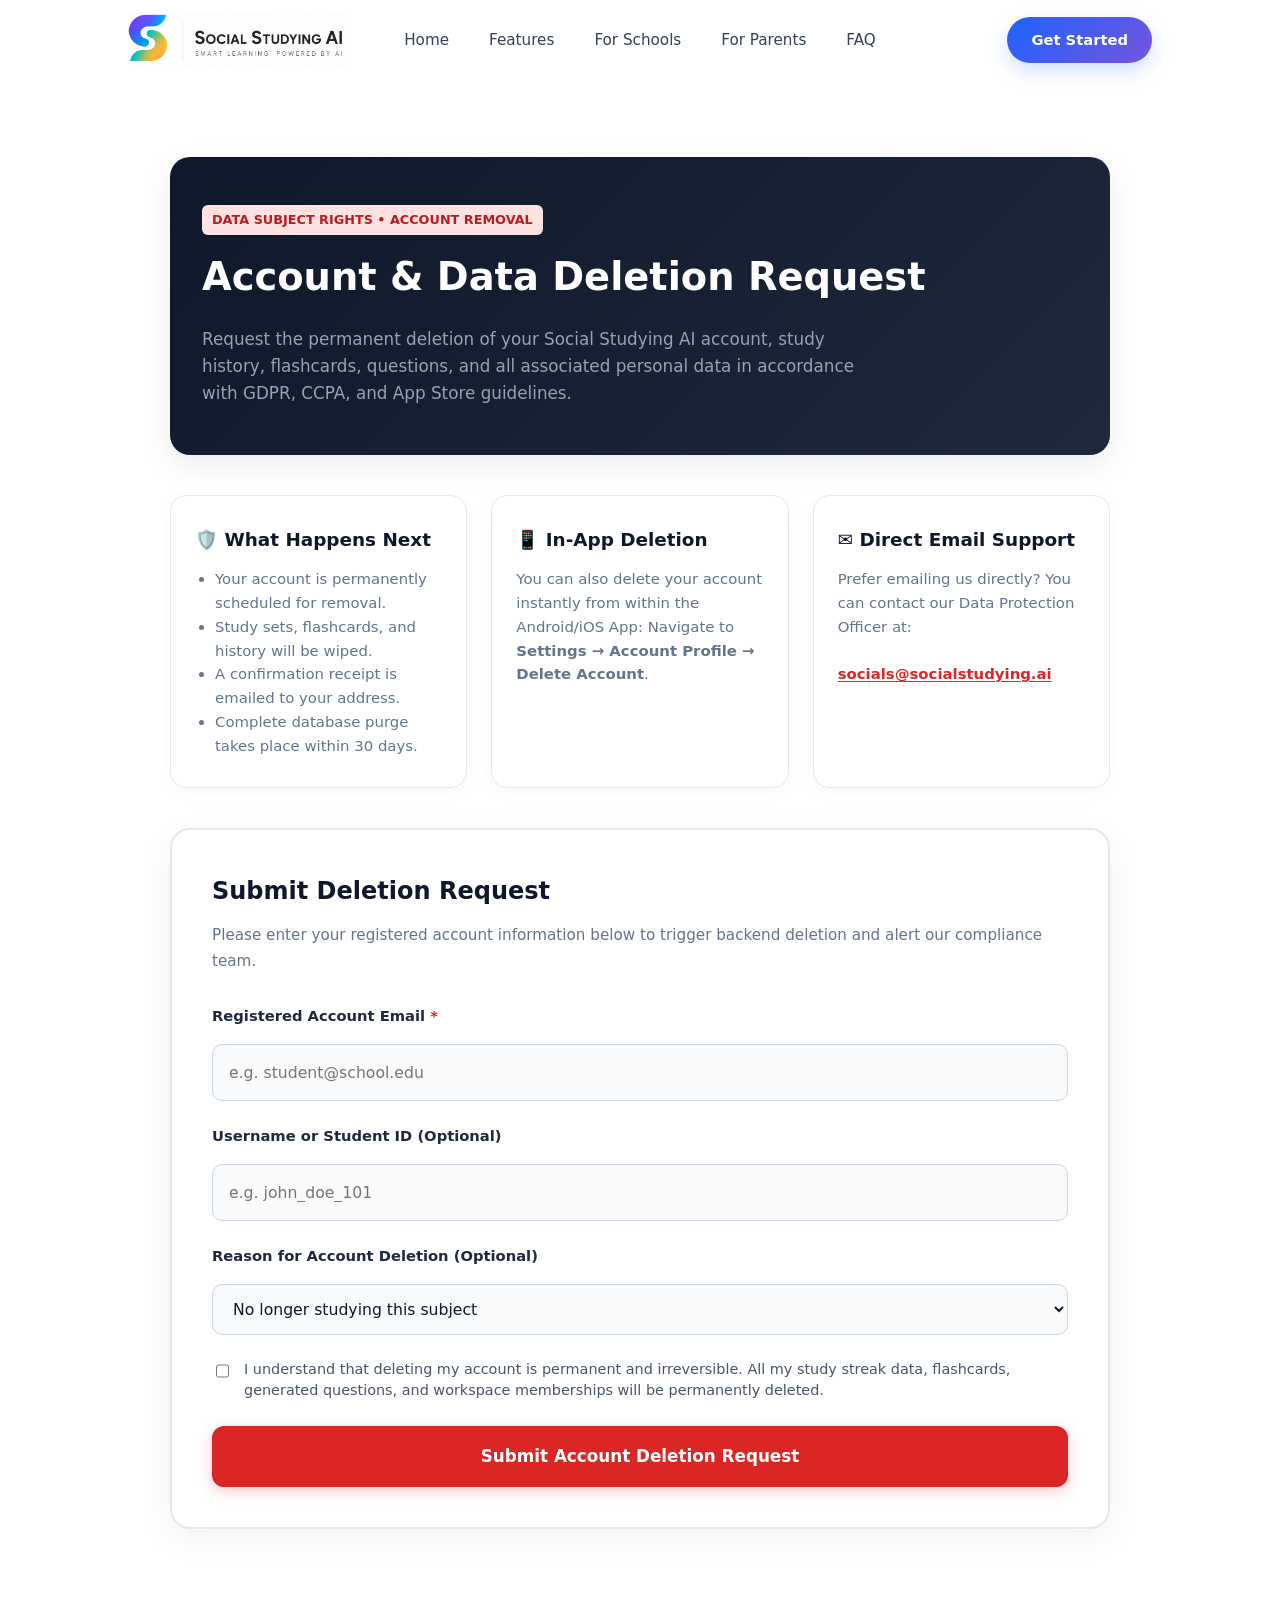
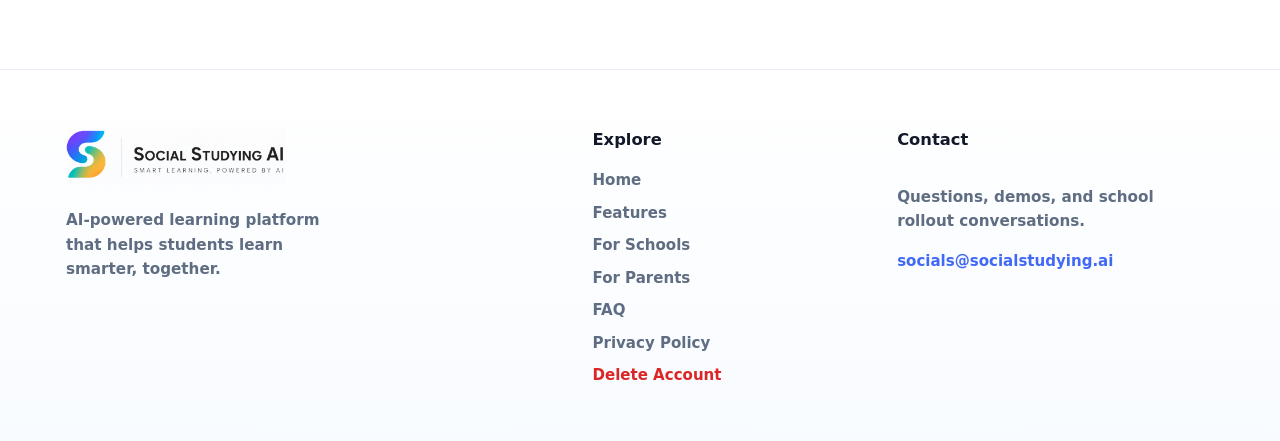
==== delete-account/index.html @ f3215eac "Add account deletion portal, update footer navigation and static web app routing" ====
<!doctype html>
<html lang="en">
  <head>
    <meta charset="utf-8">
    <meta name="viewport" content="width=device-width, initial-scale=1">
    <meta
      name="description"
      content="Account & Data Deletion Portal | Social Studying AI - Request permanent deletion of your student or parent account, learning history, and personal data."
    >
    <meta name="robots" content="index, follow">
    <title>Delete Account &amp; Data | Social Studying</title>
    <link rel="icon" href="/app_logo.png">
    <link rel="stylesheet" href="/styles.css?v=3.2">
    <style>
      .deletion-portal-hero {
        background: linear-gradient(135deg, #0f172a 0%, #1e293b 100%);
        color: #ffffff;
        padding: 48px 32px;
        border-radius: 20px;
        margin-bottom: 40px;
        box-shadow: 0 10px 30px rgba(0, 0, 0, 0.08);
      }
      .deletion-portal-hero h1 {
        font-size: clamp(1.8rem, 3vw, 2.5rem);
        font-weight: 850;
        margin: 0 0 16px 0;
        color: #ffffff;
      }
      .deletion-portal-hero p {
        font-size: 1.05rem;
        line-height: 1.6;
        color: #94a3b8;
        max-width: 680px;
        margin: 0;
      }
      .deletion-card-grid {
        display: grid;
        grid-template-columns: repeat(auto-fit, minmax(280px, 1fr));
        gap: 24px;
        margin-bottom: 40px;
      }
      .deletion-info-card {
        background: #ffffff;
        border: 1px solid #e2e8f0;
        border-radius: 16px;
        padding: 28px 24px;
        box-shadow: 0 4px 16px rgba(0, 0, 0, 0.03);
      }
      .deletion-info-card h3 {
        font-size: 1.15rem;
        font-weight: 750;
        color: #0f172a;
        margin: 0 0 12px 0;
        display: flex;
        align-items: center;
        gap: 10px;
      }
      .deletion-info-card p, .deletion-info-card ul {
        font-size: 0.93rem;
        color: #64748b;
        line-height: 1.6;
        margin: 0;
      }
      .deletion-info-card ul {
        padding-left: 20px;
        margin-top: 10px;
      }
      .deletion-form-container {
        background: #ffffff;
        border: 2px solid #e2e8f0;
        border-radius: 20px;
        padding: clamp(24px, 4vw, 40px);
        margin: 40px 0;
        box-shadow: 0 10px 35px rgba(0, 0, 0, 0.05);
      }
      .form-group {
        margin-bottom: 22px;
      }
      .form-group label {
        display: block;
        font-size: 0.92rem;
        font-weight: 700;
        color: #1e293b;
        margin-bottom: 8px;
      }
      .form-group input, .form-group textarea, .form-group select {
        width: 100%;
        padding: 14px 16px;
        border: 1.5px solid #cbd5e1;
        border-radius: 10px;
        font-size: 0.98rem;
        font-family: inherit;
        color: #0f172a;
        background: #f8fafc;
        transition: all 180ms ease;
        box-sizing: border-box;
      }
      .form-group input:focus, .form-group textarea:focus, .form-group select:focus {
        outline: none;
        border-color: #dc2626;
        background: #ffffff;
        box-shadow: 0 0 0 3px rgba(220, 38, 38, 0.12);
      }
      .checkbox-group {
        display: flex;
        align-items: flex-start;
        gap: 12px;
        margin: 24px 0;
      }
      .checkbox-group input {
        width: 18px;
        height: 18px;
        margin-top: 3px;
        accent-color: #dc2626;
      }
      .checkbox-group label {
        font-size: 0.9rem;
        color: #475569;
        line-height: 1.5;
        font-weight: 500;
      }
      .btn-danger-submit {
        display: inline-flex;
        align-items: center;
        justify-content: center;
        width: 100%;
        padding: 16px 28px;
        background: #dc2626;
        color: #ffffff;
        border: none;
        border-radius: 12px;
        font-size: 1.05rem;
        font-weight: 750;
        cursor: pointer;
        transition: all 200ms ease;
        box-shadow: 0 4px 14px rgba(220, 38, 38, 0.25);
      }
      .btn-danger-submit:hover:not(:disabled) {
        background: #b91c1c;
        transform: translateY(-1px);
        box-shadow: 0 8px 20px rgba(220, 38, 38, 0.32);
      }
      .btn-danger-submit:disabled {
        opacity: 0.65;
        cursor: not-allowed;
      }
      .form-result-box {
        display: none;
        padding: 24px;
        border-radius: 14px;
        margin-top: 24px;
        font-size: 0.95rem;
        line-height: 1.6;
      }
      .form-result-box.is-success {
        display: block;
        background: #f0fdf4;
        border: 1.5px solid #86efac;
        color: #166534;
      }
      .form-result-box.is-error {
        display: block;
        background: #fef2f2;
        border: 1.5px solid #fecaca;
        color: #991b1b;
      }
      .badge-urgent {
        display: inline-block;
        padding: 4px 10px;
        background: #fee2e2;
        color: #b91c1c;
        border-radius: 6px;
        font-size: 0.8rem;
        font-weight: 750;
        text-transform: uppercase;
        margin-bottom: 8px;
      }
    </style>
  </head>
  <body>
    <!-- Site Header -->
    <header class="site-header" data-header>
      <a class="brand" href="/#hero" aria-label="Social Studying AI home">
        <img src="/app_logo.png" alt="Social Studying AI" class="brand-mark">
      </a>
      <nav class="main-pill-nav" aria-label="Main navigation">
        <a href="/#hero">Home</a>
        <a href="/#features">Features</a>
        <a href="/#for-schools">For Schools</a>
        <a href="/#for-parents">For Parents</a>
        <a href="/#faq">FAQ</a>
      </nav>
      <a class="header-subscribe" href="/#hero">Get Started</a>
    </header>

    <main class="privacy-page-main">
      <div class="privacy-container">
        
        <!-- Portal Hero -->
        <div class="deletion-portal-hero">
          <span class="badge-urgent">Data Subject Rights &bull; Account Removal</span>
          <h1>Account &amp; Data Deletion Request</h1>
          <p>
            Request the permanent deletion of your Social Studying AI account, study history, flashcards, questions, and all associated personal data in accordance with GDPR, CCPA, and App Store guidelines.
          </p>
        </div>

        <!-- Info Grid -->
        <div class="deletion-card-grid">
          <div class="deletion-info-card">
            <h3>🛡️ What Happens Next</h3>
            <ul>
              <li>Your account is permanently scheduled for removal.</li>
              <li>Study sets, flashcards, and history will be wiped.</li>
              <li>A confirmation receipt is emailed to your address.</li>
              <li>Complete database purge takes place within 30 days.</li>
            </ul>
          </div>
          <div class="deletion-info-card">
            <h3>📱 In-App Deletion</h3>
            <p>
              You can also delete your account instantly from within the Android/iOS App:
              Navigate to <strong>Settings &rarr; Account Profile &rarr; Delete Account</strong>.
            </p>
          </div>
          <div class="deletion-info-card">
            <h3>✉️ Direct Email Support</h3>
            <p>
              Prefer emailing us directly? You can contact our Data Protection Officer at:
              <br><br>
              <a href="mailto:socials@socialstudying.ai?subject=Account%20Deletion%20Request" style="color: #dc2626; font-weight: 750; text-decoration: underline;">
                socials@socialstudying.ai
              </a>
            </p>
          </div>
        </div>

        <!-- Submission Form -->
        <div class="deletion-form-container" id="deletion-form-card">
          <h2 style="margin: 0 0 10px 0; font-size: 1.5rem; color: #0f172a;">Submit Deletion Request</h2>
          <p style="color: #64748b; margin: 0 0 28px 0; font-size: 0.95rem;">
            Please enter your registered account information below to trigger backend deletion and alert our compliance team.
          </p>

          <form id="deletion-request-form">
            <div class="form-group">
              <label for="del-email">Registered Account Email <span style="color: #dc2626;">*</span></label>
              <input type="email" id="del-email" name="email" required placeholder="e.g. student@school.edu" autocomplete="email">
            </div>

            <div class="form-group">
              <label for="del-username">Username or Student ID (Optional)</label>
              <input type="text" id="del-username" name="username" placeholder="e.g. john_doe_101">
            </div>

            <div class="form-group">
              <label for="del-reason">Reason for Account Deletion (Optional)</label>
              <select id="del-reason" name="reason">
                <option value="No longer studying this subject">No longer studying this subject</option>
                <option value="Graduated / Finished school">Graduated / Finished school</option>
                <option value="Privacy concerns">Privacy concerns</option>
                <option value="Created duplicate account">Created duplicate account</option>
                <option value="Other">Other</option>
              </select>
            </div>

            <div class="checkbox-group">
              <input type="checkbox" id="del-confirm" required>
              <label for="del-confirm">
                I understand that deleting my account is permanent and irreversible. All my study streak data, flashcards, generated questions, and workspace memberships will be permanently deleted.
              </label>
            </div>

            <button type="submit" class="btn-danger-submit" id="btn-del-submit">
              Submit Account Deletion Request
            </button>

            <div class="form-result-box" id="del-result-box"></div>
          </form>
        </div>

      </div>
    </main>

    <!-- Site Footer -->
    <footer class="site-footer">
      <div class="footer-brand">
        <div class="footer-logo-link" aria-label="Social Studying AI">
          <img src="/app_logo.png" alt="Social Studying AI" class="footer-logo">
        </div>
        <p>AI-powered learning platform that helps students learn smarter, together.</p>
      </div>

      <nav class="footer-links" aria-label="Footer navigation">
        <h3>Explore</h3>
        <div>
          <a href="/#hero">Home</a>
          <a href="/#features">Features</a>
          <a href="/#for-schools">For Schools</a>
          <a href="/#for-parents">For Parents</a>
          <a href="/#faq">FAQ</a>
          <a href="/privacy-policy">Privacy Policy</a>
          <a href="/delete-account" style="color: #dc2626; font-weight: 700;">Delete Account</a>
        </div>
      </nav>

      <div class="footer-contact">
        <h3>Contact</h3>
        <p>Questions, demos, and school rollout conversations.</p>
        <a href="mailto:socials@socialstudying.ai">socials@socialstudying.ai</a>
      </div>
    </footer>

    <script>
      const form = document.getElementById('deletion-request-form');
      const submitBtn = document.getElementById('btn-del-submit');
      const resultBox = document.getElementById('del-result-box');

      const API_URL = 'https://socialstudying-api-6d3225.azurewebsites.net/api/delete-account';

      form.addEventListener('submit', async (e) => {
        e.preventDefault();
        
        const email = document.getElementById('del-email').value.trim();
        const username = document.getElementById('del-username').value.trim();
        const reason = document.getElementById('del-reason').value;

        if (!email) return;

        submitBtn.disabled = true;
        submitBtn.textContent = 'Submitting Request…';
        resultBox.className = 'form-result-box';
        resultBox.style.display = 'none';

        const payload = {
          email: email,
          username: username || null,
          reason: reason || null,
          requestedAt: new Date().toISOString()
        };

        try {
          const response = await fetch(API_URL, {
            method: 'POST',
            headers: { 'Content-Type': 'application/json' },
            body: JSON.stringify(payload)
          });

          const data = await response.json().catch(() => ({}));

          if (response.ok && data.success) {
            form.reset();
            resultBox.className = 'form-result-box is-success';
            resultBox.innerHTML = `
              <h4 style="margin: 0 0 8px 0; font-size: 1.1rem; color: #166534;">✅ Request Successfully Received</h4>
              <p style="margin: 0 0 8px 0;">
                Your account deletion request for <strong>${email}</strong> has been logged in our system and an alert has been dispatched to <strong>socials@socialstudying.ai</strong>.
              </p>
              <p style="margin: 0; font-size: 0.88rem; color: #15803d;">
                <strong>Reference ID:</strong> <code>${data.referenceId || 'DEL-CONFIRMED'}</code> &bull; SLA: Processed within 30 days.
              </p>
            `;
          } else {
            throw new Error(data.detail || data.message || 'Server returned an error.');
          }
        } catch (err) {
          console.warn('Backend API request failed, offering direct email fallback:', err);
          resultBox.className = 'form-result-box is-error';
          resultBox.innerHTML = `
            <h4 style="margin: 0 0 8px 0; font-size: 1.05rem;">Request Registered with Notice</h4>
            <p style="margin: 0 0 12px 0;">
              We couldn't connect directly to the automated backend API right now (${err.message}).
            </p>
            <p style="margin: 0;">
              Please click below to send your pre-filled request directly to our team:
              <br><br>
              <a href="mailto:socials@socialstudying.ai?subject=Account%20Deletion%20Request%20-%20${encodeURIComponent(email)}&body=Please%20delete%20my%20Social%20Studying%20AI%20account%20associated%20with%20${encodeURIComponent(email)}.%0AUsername:%20${encodeURIComponent(username || 'N/A')}%0AReason:%20${encodeURIComponent(reason)}" 
                 style="display: inline-block; padding: 10px 18px; background: #dc2626; color: #fff; border-radius: 8px; text-decoration: none; font-weight: 700;">
                📧 Email socials@socialstudying.ai Directly
              </a>
            </p>
          `;
        } finally {
          submitBtn.disabled = false;
          submitBtn.textContent = 'Submit Account Deletion Request';
        }
      });
    </script>
  </body>
</html>
---- styles.css ----
:root {
  color-scheme: light;
  --bg: #f7fbff;
  --surface: #ffffff;
  --surface-soft: #f1f7ff;
  --text: #0d1533;
  --muted: #657086;
  --line: #dfe8f4;
  --blue: #1c63ff;
  --blue-strong: #0e48d7;
  --teal: #2cbfae;
  --green: #18a957;
  --violet: #7654de;
  --amber: #f5b43b;
  --rose: #f06a7a;
  --shadow: 0 24px 70px rgba(21, 41, 82, 0.12);
  --shadow-soft: 0 12px 34px rgba(36, 57, 98, 0.1);
  --radius: 8px;
  --max: 1180px;
}

* {
  box-sizing: border-box;
}

html {
  scroll-behavior: smooth;
}

body {
  position: relative;
  margin: 0;
  font-family:
    Inter, ui-sans-serif, system-ui, -apple-system, BlinkMacSystemFont, "Segoe UI",
    sans-serif;
  background: #ffffff;
  color: var(--text);
  line-height: 1.5;
  overflow-x: hidden;
}

body::before {
  display: none;
}

body.nav-open {
  overflow: hidden;
}

a {
  color: inherit;
  text-decoration: none;
}

img {
  display: block;
  max-width: 100%;
}

button,
a {
  -webkit-tap-highlight-color: transparent;
}

button {
  font: inherit;
}

.site-header {
  position: sticky;
  top: 0;
  z-index: 100;
  display: grid;
  grid-template-columns: 1fr auto 1fr;
  align-items: center;
  gap: 22px;
  width: 100%;
  min-height: 80px;
  margin: 0;
  padding: 0 calc((100% - min(80vw, 1490px)) / 2);
  background: #ffffff;
  border: 0;
  box-shadow: none;
  transition: min-height 250ms ease;
}

.site-header.is-scrolled {
  min-height: 70px;
  box-shadow: none;
}

.hero {
  position: relative;
  overflow: visible;
  padding: clamp(64px, 8vw, 96px) clamp(24px, 6vw, 48px);
  border-radius: 0;
  background: transparent !important;
  color: var(--text);
  box-shadow: none;
}

.hero::before {
  content: "";
  position: absolute;
  top: 0;
  left: 50%;
  transform: translateX(-50%);
  width: 100vw;
  height: 100%;
  background: #f5f7fa;
  z-index: -1;
  pointer-events: none;
}

.hero::after {
  display: none;
}

.hero-copy,
.hero-visual {
  position: relative;
  z-index: 1;
  background: transparent !important;
}

.hero h1 {
  color: var(--text);
}

.hero h1 span {
  color: var(--text);
}

.hero-text {
  max-width: 42rem;
}

.hero-text span {
  display: inline-block;
}

.hero-text span + span::before {
  content: "";
  display: block;
  height: 10px;
}

.hero-visual {
  display: grid;
  place-items: center;
  background: transparent !important;
  padding: 0 !important;
  border: 0 !important;
  border-radius: 0 !important;
  box-shadow: none !important;
}

.hero-visual .phone-mockup {
  box-shadow: none !important;
  filter: drop-shadow(0 34px 42px rgba(22, 32, 55, 0.16));
}

@media (max-width: 920px) {
  .hero {
    padding: clamp(48px, 10vw, 64px);
  }

  .hero {
    border-radius: 28px;
  }
}

@media (max-width: 760px) {
  .site-header {
    position: relative;
    grid-template-columns: 1fr;
    gap: 12px;
    width: 100%;
    margin: 0;
    padding: 16px;
    min-height: auto;
    border: 0;
  }

  .main-pill-nav {
    overflow-x: auto;
    padding: 8px;
  }

  .main-pill-nav a {
    white-space: nowrap;
  }

  .hero {
    border-radius: 22px;
  }
}

.brand {
  display: inline-flex;
  align-items: center;
  gap: 8px;
  min-width: max-content;
  color: var(--text);
  font-weight: 800;
  letter-spacing: 0;
}

.site-header .brand {
  color: #14bdb7;
  font-size: clamp(1.6rem, 2.05vw, 2.55rem);
  font-weight: 900;
  line-height: 1;
}

.site-header .brand {
  flex: 0 0 auto;
  justify-self: start;
}

.brand-symbol {
  position: relative;
  display: inline-grid;
  place-items: center;
  width: 40px;
  height: 40px;
  border-radius: 7px;
  background: #18c3bd;
}

.brand-symbol::before {
  content: "";
  width: 15px;
  height: 15px;
  border: 4px solid #ffffff;
  border-left-color: transparent;
  border-radius: 50%;
}

.brand-symbol::after {
  content: "";
  position: absolute;
  left: 7px;
  top: 18px;
  width: 8px;
  height: 4px;
  border-top: 3px solid #ffffff;
  border-bottom: 3px solid #ffffff;
}

.brand-symbol span {
  position: absolute;
  right: 10px;
  top: 9px;
  width: 4px;
  height: 4px;
  border-radius: 50%;
  background: #ffffff;
}

.brand-mark {
  height: 56px;
  width: 217px;
  display: block;
  mix-blend-mode: multiply;
  image-rendering: -webkit-optimize-contrast;
}

.main-pill-nav {
  grid-column: 2;
  display: flex;
  align-items: center;
  justify-content: center;
  gap: 32px;
  min-height: 54px;
  padding: 6px 0;
}

.main-pill-nav a {
  display: inline-flex;
  align-items: center;
  justify-content: center;
  min-height: 40px;
  padding: 0 4px;
  color: #334155;
  font-size: 0.95rem;
  font-weight: 500 !important;
  white-space: nowrap;
  transition: color 180ms ease, transform 180ms ease;
}

.main-pill-nav a:hover,
.main-pill-nav a:focus-visible {
  color: #1c63ff;
  transform: translateY(-1px);
  outline: 0;
}

.header-subscribe {
  grid-column: 3;
  justify-self: end;
  display: inline-flex;
  align-items: center;
  justify-content: center;
  min-height: 46px;
  padding: 0 24px;
  border-radius: 99px;
  background: linear-gradient(135deg, #1c63ff 0%, #7654de 100%);
  color: #ffffff;
  font-size: 0.92rem;
  font-weight: 800;
  white-space: nowrap;
  box-shadow: 0 8px 20px rgba(28, 99, 255, 0.2);
  transition: transform 180ms ease, box-shadow 180ms ease, filter 180ms ease;
}

.header-subscribe:hover,
.header-subscribe:focus-visible {
  transform: translateY(-1.5px);
  box-shadow: 0 12px 28px rgba(28, 99, 255, 0.3);
  filter: brightness(1.05);
  outline: 0;
}

.site-nav {
  justify-self: center;
  display: flex;
  align-items: center;
  gap: 6px;
  color: #33405a;
  font-size: 0.95rem;
  font-weight: 700;
}

.site-nav a {
  padding: 10px 12px;
  border-radius: 8px;
  transition: background 160ms ease, color 160ms ease;
}

.site-nav a:hover {
  background: #f1f7ff;
  color: var(--blue-strong);
}

.header-cta,
.btn {
  display: inline-flex;
  align-items: center;
  justify-content: center;
  gap: 10px;
  min-height: 46px;
  border-radius: 8px;
  font-weight: 800;
  letter-spacing: 0;
  transition: transform 180ms ease, box-shadow 180ms ease, background 180ms ease;
}

.header-cta {
  padding: 0 18px;
  background: var(--text);
  color: white;
  box-shadow: 0 10px 28px rgba(13, 21, 51, 0.16);
}

.header-cta:hover,
.btn:hover {
  transform: translateY(-2px);
}

.nav-toggle {
  display: none;
  width: 44px;
  height: 44px;
  border: 1px solid var(--line);
  border-radius: 8px;
  background: white;
  cursor: pointer;
}

.nav-toggle span {
  display: block;
  width: 18px;
  height: 2px;
  margin: 4px auto;
  border-radius: 2px;
  background: var(--text);
  transition: transform 180ms ease, opacity 180ms ease;
}

.section-pad {
  width: min(calc(100% - 32px), var(--max));
  margin: 0 auto;
  padding: 58px 0;
}

.sr-only {
  position: absolute;
  width: 1px;
  height: 1px;
  padding: 0;
  overflow: hidden;
  clip: rect(0, 0, 0, 0);
  white-space: nowrap;
  border: 0;
}

.hero {
  display: grid;
  grid-template-columns: minmax(620px, 1fr) minmax(300px, 0.55fr);
  align-items: center;
  gap: clamp(38px, 6vw, 120px);
  width: min(80vw, 1490px);
  min-height: calc(100vh - 80px);
  padding-top: 0;
  padding-bottom: 14px;
}

.eyebrow {
  display: inline-flex;
  align-items: center;
  gap: 9px;
  width: fit-content;
  margin: 0 0 18px;
  color: var(--blue-strong);
  font-size: 0.78rem;
  font-weight: 850;
  letter-spacing: 0.08em;
  text-transform: uppercase;
}

.pulse-dot {
  width: 9px;
  height: 9px;
  border-radius: 50%;
  background: var(--teal);
  box-shadow: 0 0 0 0 rgba(44, 191, 174, 0.42);
  animation: pulse 2.2s infinite;
}

.hero h1,
.section-copy h2,
.demo-copy h2,
.cta-panel h2 {
  margin: 0;
  color: var(--text);
  font-weight: 900;
  letter-spacing: 0;
  line-height: 1.02;
}

.hero h1 {
  max-width: 850px;
  color: #2e2e31;
  font-size: clamp(2.95rem, 3.72vw, 4.55rem);
  font-weight: 500;
  line-height: 1.18;
}

.hero h1 span {
  color: #14bdb7;
  font-weight: 900;
}

.hero-text {
  max-width: 760px;
  margin: 30px 0 0;
  color: #7f8798;
  font-size: clamp(1.08rem, 1.18vw, 1.26rem);
  line-height: 1.62;
  font-weight: 500;
}

.hero-text span {
  display: block;
}

.email-signup {
  display: grid;
  grid-template-columns: minmax(0, 1fr) 186px;
  align-items: center;
  gap: 10px;
  width: min(100%, 560px);
  min-height: 66px;
  margin-top: 36px;
  padding: 7px;
  border: 1px solid #dfe4ef;
  border-radius: 999px;
  background: #ffffff;
  box-shadow: 0 12px 28px rgba(36, 52, 86, 0.08);
}

.email-field {
  display: flex;
  align-items: center;
  gap: 13px;
  min-width: 0;
  padding-left: 17px;
}

.email-field input {
  width: 100%;
  min-width: 0;
  height: 52px;
  border: 0;
  outline: 0;
  background: transparent;
  color: #2e2e31;
  font-size: 1.05rem;
  font-weight: 500;
}

.email-field input::placeholder {
  color: #9da3af;
  opacity: 1;
}

.mail-icon {
  position: relative;
  flex: 0 0 22px;
  width: 22px;
  height: 16px;
  border: 2.2px solid #556174;
  border-radius: 3px;
}

.mail-icon::before,
.mail-icon::after {
  content: "";
  position: absolute;
  top: 2px;
  width: 12px;
  height: 2px;
  border-radius: 2px;
  background: #556174;
}

.mail-icon::before {
  left: 1px;
  transform: rotate(35deg);
}

.mail-icon::after {
  right: 1px;
  transform: rotate(-35deg);
}

.email-signup button {
  display: inline-flex;
  align-items: center;
  justify-content: center;
  gap: 12px;
  width: 100%;
  min-height: 52px;
  border: 0;
  border-radius: 999px;
  background: linear-gradient(135deg, #7966f1 0%, #19acd5 100%);
  color: #ffffff;
  font-size: 1.12rem;
  font-weight: 900;
  cursor: pointer;
  box-shadow: 0 10px 24px rgba(32, 163, 210, 0.22);
  transition: transform 180ms ease, box-shadow 180ms ease;
}

.email-signup button:hover {
  transform: translateY(-2px);
  box-shadow: 0 16px 30px rgba(32, 163, 210, 0.26);
}

.email-signup button.is-submitted {
  background: linear-gradient(135deg, #1aa86b 0%, #18bfc0 100%);
}

.arrow-icon {
  position: relative;
  width: 18px;
  height: 14px;
  flex: 0 0 18px;
}

.arrow-icon::before {
  content: "";
  position: absolute;
  top: 2px;
  right: 1px;
  width: 9px;
  height: 9px;
  border-top: 3px solid #ffffff;
  border-right: 3px solid #ffffff;
  transform: rotate(45deg);
}

.arrow-icon::after {
  content: "";
  position: absolute;
  top: 6px;
  left: 0;
  width: 16px;
  height: 3px;
  border-radius: 2px;
  background: #ffffff;
}

.hero-actions {
  display: flex;
  flex-wrap: wrap;
  gap: 12px;
  margin-top: 28px;
}

.btn {
  min-width: 178px;
  padding: 0 20px;
  border: 1px solid transparent;
}

.btn-primary {
  background: linear-gradient(135deg, var(--blue), #27b8a9);
  color: white;
  box-shadow: 0 18px 42px rgba(28, 99, 255, 0.22);
}

.btn-secondary {
  border-color: var(--line);
  background: white;
  color: var(--text);
  box-shadow: 0 10px 28px rgba(21, 41, 82, 0.06);
}

.btn-icon {
  display: grid;
  place-items: center;
  width: 22px;
  height: 22px;
  border-radius: 50%;
  background: rgba(255, 255, 255, 0.2);
  font-size: 1rem;
  line-height: 1;
}

.hero-stats {
  display: grid;
  grid-template-columns: repeat(3, minmax(0, 1fr));
  gap: 10px;
  max-width: 520px;
  margin-top: 26px;
}

.hero-stats div {
  min-height: 82px;
  padding: 16px;
  border: 1px solid var(--line);
  border-radius: 8px;
  background: rgba(255, 255, 255, 0.72);
  box-shadow: 0 8px 26px rgba(32, 54, 94, 0.05);
}

.hero-stats strong {
  display: block;
  color: var(--text);
  font-size: 1.72rem;
  line-height: 1;
}

.hero-stats span {
  display: block;
  margin-top: 8px;
  color: var(--muted);
  font-size: 0.92rem;
  font-weight: 700;
}

.hero-visual {
  position: relative;
  display: flex;
  justify-content: flex-end;
  min-height: auto;
}

.phone-stage {
  position: relative;
  display: grid;
  place-items: center;
  min-height: 540px;
}

.phone-mockup {
  position: relative;
  z-index: 2;
  width: clamp(246px, 19.6vw, 358px);
  max-height: 590px;
  object-fit: contain;
  filter: none;
  animation: floatPhone 6s ease-in-out infinite;
}

/* ── Product features: white theme ───────────────────── */
.product-features-section {
  position: relative;
  background: #ffffff;
}

/* Overrides removed as they are unified with hiw-head */

.product-feature-grid {
  display: grid;
  grid-template-columns: repeat(3, minmax(0, 1fr));
  gap: 22px;
  margin-top: 42px;
}

.product-feature-card {
  position: relative;
  min-height: 292px;
  padding: 30px;
  overflow: hidden;
  border: 1px solid #e5ebf3;
  border-radius: 8px;
  background: #ffffff;
  box-shadow: 0 16px 38px rgba(21, 41, 82, 0.055);
  transition: transform 260ms ease, border-color 260ms ease, box-shadow 260ms ease;
}

.product-feature-card::before {
  content: "";
  position: absolute;
  top: 0;
  right: 0;
  left: 0;
  height: 3px;
  background: var(--feature-color);
  opacity: 0.82;
  transform: scaleX(0.24);
  transform-origin: left center;
  transition: transform 260ms ease, opacity 260ms ease;
}

.product-feature-card:hover {
  transform: translateY(-4px);
  border-color: rgba(var(--feature-rgb), 0.24);
  box-shadow:
    0 22px 48px rgba(21, 41, 82, 0.09),
    0 8px 22px rgba(var(--feature-rgb), 0.07);
}

.product-feature-card:hover::before {
  opacity: 1;
  transform: scaleX(1);
}

.product-feature-icon {
  display: grid;
  place-items: center;
  width: 48px;
  height: 48px;
  margin-bottom: 34px;
  border: 1px solid rgba(var(--feature-rgb), 0.18);
  border-radius: 8px;
  background: var(--feature-soft);
  color: var(--feature-color);
  transition: transform 260ms ease, border-color 260ms ease, background 260ms ease;
}

.product-feature-card:hover .product-feature-icon {
  transform: translateY(-2px);
  border-color: rgba(var(--feature-rgb), 0.32);
  background: #ffffff;
}

.product-feature-icon svg {
  width: 24px;
  height: 24px;
}

.product-feature-card h3 {
  max-width: 92%;
  margin: 0;
  color: #172033;
  font-size: clamp(1.15rem, 1.45vw, 1.32rem);
  font-weight: 850;
  line-height: 1.28;
  letter-spacing: 0;
}

.product-feature-card p {
  margin: 16px 0 0;
  color: #667085;
  font-size: 0.95rem;
  font-weight: 520;
  line-height: 1.62;
}

@media (max-width: 920px) {
  .product-feature-grid {
    grid-template-columns: repeat(2, minmax(0, 1fr));
  }
}

@media (max-width: 580px) {
  .product-feature-grid {
    grid-template-columns: 1fr;
    gap: 16px;
  }

  .product-feature-card {
    min-height: auto;
    padding: 24px;
  }
}

/* ══════════════════════════════════════════════
   HOW IT WORKS
══════════════════════════════════════════════ */
.hiw-section {
  background: #ffffff;
}

/* ── Head ── */
.hiw-head {
  text-align: center;
  margin-bottom: 72px;
}

.hiw-kicker {
  display: inline-block;
  margin-bottom: 14px;
  color: #14bdb7;
  font-size: 0.72rem;
  font-weight: 800;
  letter-spacing: 0.18em;
  text-transform: uppercase;
}

/* Match hero h1 style exactly */
.hiw-head h2 {
  margin: 0;
  color: #2e2e31;
  font-size: clamp(1.8rem, 2.6vw, 2.7rem);
  font-weight: 500;
  line-height: 1.18;
  letter-spacing: -0.01em;
}

.hiw-head h2 span {
  color: #14bdb7;
  font-weight: 900;
}

/* Match hero-text style */
.hiw-sub {
  max-width: 480px;
  margin: 16px auto 0;
  color: #7f8798;
  font-size: 0.94rem;
  font-weight: 500;
  line-height: 1.55;
}


/* ── Steps grid ── */
.hiw-steps {
  position: relative;
  display: grid;
  grid-template-columns: repeat(5, 1fr);
  gap: 0 12px;
  align-items: start;
}

.hiw-connector {
  position: absolute;
  top: 32px;
  left: calc(10% + 26px);
  right: calc(10% + 26px);
  height: 3px;
  background: #f1f5f9;
  z-index: 0;
  border-radius: 2px;
}

.hiw-connector-fill {
  height: 100%;
  width: 0%;
  background: linear-gradient(90deg,
    #1c63ff 0%,
    #7654de 25%,
    #18a957 50%,
    #2cbfae 75%,
    #f5b43b 100%);
  transition: width 350ms cubic-bezier(0.4, 0, 0.2, 1);
  border-radius: 2px;
}

.hiw-card {
  cursor: pointer;
}

.hiw-card-icon {
  transition: transform 300ms cubic-bezier(0.34, 1.56, 0.64, 1), box-shadow 300ms ease !important;
}

.hiw-card.is-active .hiw-card-icon {
  transform: scale(1.15);
  box-shadow: 
    0 16px 36px color-mix(in srgb, var(--sc,#1c63ff) 50%, transparent),
    0 0 0 4px #ffffff,
    0 0 0 6px var(--sc, #1c63ff) !important;
}

.hiw-card h3 {
  transition: color 300ms ease, transform 300ms ease !important;
}

.hiw-card.is-active h3 {
  color: var(--sc, #1c63ff);
  transform: translateY(-2px);
}

.hiw-card-num {
  display: none !important;
}


/* ── Card ── */
.hiw-card {
  position: relative;
  z-index: 1;
  display: flex;
  flex-direction: column;
  align-items: center;
  text-align: center;
  gap: 14px;
  padding: 0 10px 28px;
  opacity: 0;
  transform: translateY(28px);
  animation: hiwCardIn 0.55s cubic-bezier(0.22, 1, 0.36, 1) forwards;
  animation-delay: calc(var(--i, 0) * 0.12s + 0.15s);
}

@keyframes hiwCardIn {
  to {
    opacity: 1;
    transform: translateY(0);
  }
}

.hiw-card-num {
  position: absolute;
  top: 52px;
  left: 50%;
  transform: translateX(-50%);
  font-size: 5rem;
  font-weight: 900;
  color: rgba(0,0,0,0.035);
  line-height: 1;
  pointer-events: none;
  user-select: none;
  letter-spacing: -0.04em;
}

.hiw-card-icon {
  position: relative;
  z-index: 1;
  display: flex;
  align-items: center;
  justify-content: center;
  width: 64px;
  height: 64px;
  border-radius: 16px;
  background: var(--sc, #1c63ff);
  box-shadow:
    0 6px 20px color-mix(in srgb, var(--sc,#1c63ff) 32%, transparent),
    0 1px 3px rgba(0,0,0,0.08);
  transition: transform 240ms ease, box-shadow 240ms ease;
}

.hiw-card:hover .hiw-card-icon {
  transform: translateY(-5px) scale(1.07);
  box-shadow:
    0 14px 32px color-mix(in srgb, var(--sc,#1c63ff) 46%, transparent),
    0 2px 6px rgba(0,0,0,0.1);
}

.hiw-card-icon svg {
  width: 26px;
  height: 26px;
}

.hiw-card h3 {
  margin: 0;
  color: #1e2332;
  font-size: 0.97rem;
  font-weight: 800;
  letter-spacing: -0.01em;
}

.hiw-card p {
  margin: 0;
  color: #7f8798;
  font-size: 0.85rem;
  font-weight: 500;
  line-height: 1.6;
  max-width: 150px;
}

/* ── Responsive ── */
@media (max-width: 860px) {
  .hiw-steps {
    grid-template-columns: repeat(3, 1fr);
    gap: 40px 16px;
  }
  .hiw-connector { display: none; }
}

@media (max-width: 560px) {
  .hiw-steps { grid-template-columns: 1fr 1fr; gap: 32px 12px; }
  .hiw-head h2 { font-size: 2rem; }
}

@media (max-width: 380px) {
  .hiw-steps { grid-template-columns: 1fr; gap: 28px; }
}




.logo-group {
  display: flex;
  align-items: center;
  gap: 34px;
  padding-right: 34px;
}

.logo-card {
  display: inline-flex;
  align-items: center;
  justify-content: center;
  gap: 12px;
  flex: 0 0 240px;
  min-height: 82px;
  padding: 18px 24px;
  border: 1px solid #edf2f8;
  border-radius: 8px;
  background: #fbfcff;
  box-shadow: 0 12px 30px rgba(36, 52, 86, 0.04);
  color: #3d4149;
  font-size: 1.18rem;
  font-weight: 700;
  white-space: nowrap;
}

.logo-mark {
  position: relative;
  display: inline-grid;
  place-items: center;
  flex: 0 0 38px;
  width: 38px;
  height: 38px;
  overflow: hidden;
  border-radius: 8px;
  background-color: #ffffff;
  background-image: var(--logo), linear-gradient(135deg, #f6f9ff, #eef4fb);
  background-repeat: no-repeat;
  background-position: center;
  background-size: 68%, cover;
}

.logo-mark::before {
  content: "";
  position: absolute;
  inset: 9px;
  border-radius: 5px;
  opacity: 0.9;
}

.logo-ms::before {
  inset: 8px;
  border-radius: 0;
  background:
    linear-gradient(#f25022 0 0) 0 0 / 10px 10px,
    linear-gradient(#7fba00 0 0) 100% 0 / 10px 10px,
    linear-gradient(#00a4ef 0 0) 0 100% / 10px 10px,
    linear-gradient(#ffb900 0 0) 100% 100% / 10px 10px;
  background-repeat: no-repeat;
}

.logo-azure::before,
.logo-ai::before,
.logo-purview::before {
  inset: 7px 10px;
  border-radius: 3px;
  background: linear-gradient(135deg, #0078d4, #2bb7f6);
  clip-path: polygon(47% 0, 100% 100%, 64% 100%, 50% 68%, 30% 100%, 0 100%);
}

.logo-graph::before {
  inset: 8px;
  border: 3px solid #107c10;
  border-radius: 50%;
  background: transparent;
  box-shadow: 12px 4px 0 -6px #0078d4, 4px 14px 0 -6px #7719aa;
}

.logo-teams::before {
  inset: 7px;
  border-radius: 7px;
  background: #6264a7;
  box-shadow: 12px 5px 0 -5px #7b83eb;
}

.logo-sharepoint::before {
  inset: 8px;
  border-radius: 50%;
  background: #038387;
  box-shadow: 9px 0 0 -3px #37c6d0;
}

.logo-onedrive::before {
  inset: 12px 7px;
  border-radius: 999px;
  background: #0078d4;
  box-shadow: 9px -5px 0 -2px #25a8f2, -7px -2px 0 -3px #005a9e;
}

.logo-powerbi::before {
  inset: 8px 10px;
  border-radius: 2px;
  background:
    linear-gradient(#f2c811 0 0) 0 12px / 6px 10px,
    linear-gradient(#e7a614 0 0) 9px 6px / 6px 16px,
    linear-gradient(#d88c00 0 0) 18px 0 / 6px 22px;
  background-repeat: no-repeat;
}

.logo-openai::before {
  inset: 8px;
  border: 3px solid #412991;
  border-radius: 50%;
  background: transparent;
}

.logo-dynamics::before {
  inset: 7px 9px;
  border-radius: 4px;
  background: linear-gradient(135deg, #2b4fd7, #7a5af8);
  clip-path: polygon(0 0, 100% 18%, 62% 100%, 0 78%);
}

.logo-card img {
  width: 36px;
  height: 36px;
  object-fit: contain;
}

.audience-section {
  position: relative;
  padding-top: 76px;
  padding-bottom: 76px;
}

.audience-section::before {
  content: "";
  position: absolute;
  inset: 34px 0 auto;
  height: 1px;
  background: linear-gradient(90deg, transparent, rgba(65, 105, 245, 0.18), rgba(20, 189, 183, 0.18), transparent);
}

.dynamic-head {
  max-width: 780px;
  margin: 0 auto 34px;
  text-align: center;
}

.dynamic-head p {
  margin: 0 0 12px;
  color: #14bdb7;
  font-size: 0.78rem;
  font-weight: 900;
  letter-spacing: 0.16em;
  text-transform: uppercase;
}

.dynamic-head h2 {
  margin: 0;
  color: #101828;
  font-size: clamp(2.1rem, 4.4vw, 4.25rem);
  font-weight: 950;
  line-height: 1.03;
}

.audience-grid {
  display: grid;
  grid-template-columns: repeat(2, minmax(0, 1fr));
  gap: 18px;
}

.audience-card {
  position: relative;
  display: grid;
  grid-template-columns: minmax(0, 1fr) 170px;
  align-items: center;
  gap: 24px;
  min-height: 360px;
  overflow: hidden;
  padding: clamp(26px, 4vw, 42px);
  border: 1px solid rgba(214, 223, 238, 0.9);
  border-radius: 18px;
  background:
    linear-gradient(135deg, rgba(255, 255, 255, 0.96), rgba(247, 251, 255, 0.92)),
    #ffffff;
  box-shadow: 0 22px 62px rgba(23, 43, 79, 0.08);
  transition: transform 220ms ease, box-shadow 220ms ease, border-color 220ms ease;
}

.audience-card::before {
  content: "";
  position: absolute;
  inset: auto 0 0;
  height: 5px;
  background: linear-gradient(90deg, #7966f1, #14bdb7, #2ea6df);
  transform: scaleX(0.28);
  transform-origin: left;
  transition: transform 420ms ease;
}

.audience-card:hover {
  transform: translateY(-6px);
  border-color: rgba(65, 105, 245, 0.26);
  box-shadow: 0 28px 78px rgba(23, 43, 79, 0.12);
}

.audience-card:hover::before {
  transform: scaleX(1);
}

.audience-kicker {
  display: inline-flex;
  align-items: center;
  min-height: 30px;
  padding: 0 12px;
  border-radius: 999px;
  background: #eef7ff;
  color: #4169f5;
  font-size: 0.76rem;
  font-weight: 900;
  letter-spacing: 0.08em;
  text-transform: uppercase;
}

.audience-card h3 {
  max-width: 520px;
  margin: 18px 0 0;
  color: #111827;
  font-size: clamp(1.5rem, 2.5vw, 2.25rem);
  font-weight: 950;
  line-height: 1.08;
}

.audience-card p {
  max-width: 560px;
  margin: 16px 0 0;
  color: #687385;
  font-size: 0.98rem;
  font-weight: 600;
  line-height: 1.6;
}

.audience-card ul {
  display: grid;
  gap: 10px;
  margin: 22px 0 0;
  padding: 0;
  list-style: none;
}

.audience-card li {
  position: relative;
  padding-left: 24px;
  color: #40495c;
  font-size: 0.93rem;
  font-weight: 800;
}

.audience-card li::before {
  content: "";
  position: absolute;
  top: 0.54em;
  left: 0;
  width: 10px;
  height: 6px;
  border-bottom: 2px solid #14bdb7;
  border-left: 2px solid #14bdb7;
  transform: rotate(-45deg);
}

.audience-visual {
  position: relative;
  display: grid;
  place-items: center;
  min-height: 220px;
}

.audience-visual::before {
  content: "";
  position: absolute;
  width: 150px;
  height: 150px;
  border: 1px solid rgba(65, 105, 245, 0.2);
  border-radius: 34px;
  background: rgba(255, 255, 255, 0.76);
  box-shadow: inset 0 0 0 12px rgba(65, 105, 245, 0.045), 0 18px 54px rgba(65, 105, 245, 0.12);
  transform: rotate(10deg);
  animation: visualFloat 5.4s ease-in-out infinite;
}

.audience-visual span {
  position: absolute;
  z-index: 1;
  display: block;
  border-radius: 8px;
  background: linear-gradient(135deg, #7966f1, #14bdb7);
  box-shadow: 0 12px 28px rgba(20, 189, 183, 0.18);
}

.school-visual span:nth-child(1) {
  width: 90px;
  height: 20px;
  transform: translateY(-42px);
}

.school-visual span:nth-child(2) {
  width: 118px;
  height: 72px;
  border-radius: 12px;
}

.school-visual span:nth-child(3) {
  width: 66px;
  height: 20px;
  transform: translateY(56px);
  background: linear-gradient(135deg, #2ea6df, #4169f5);
}

.parent-visual span:nth-child(1) {
  width: 68px;
  height: 68px;
  border-radius: 50%;
  transform: translate(-34px, -20px);
}

.parent-visual span:nth-child(2) {
  width: 72px;
  height: 72px;
  border-radius: 50%;
  transform: translate(34px, -18px);
  background: linear-gradient(135deg, #ffcc5c, #14bdb7);
}

.parent-visual span:nth-child(3) {
  width: 132px;
  height: 42px;
  border-radius: 999px;
  transform: translateY(54px);
  background: linear-gradient(135deg, #4169f5, #2ea6df);
}

.phone-glow {
  position: absolute;
  z-index: 1;
  width: 430px;
  height: 430px;
  border-radius: 50%;
  background:
    radial-gradient(circle, rgba(44, 191, 174, 0.2), transparent 62%),
    radial-gradient(circle at 70% 30%, rgba(28, 99, 255, 0.14), transparent 40%);
  filter: blur(6px);
}

.floating-card {
  position: absolute;
  z-index: 3;
  width: 212px;
  min-height: 130px;
  padding: 18px;
  border: 1px solid rgba(223, 232, 244, 0.9);
  border-radius: 8px;
  background: rgba(255, 255, 255, 0.92);
  box-shadow: var(--shadow-soft);
  backdrop-filter: blur(16px);
  animation: floatCard 5.8s ease-in-out infinite;
}

.floating-card span,
.board-label,
.card-tag,
.workspace-badge {
  display: inline-flex;
  align-items: center;
  width: fit-content;
  min-height: 26px;
  padding: 0 9px;
  border-radius: 999px;
  background: #eef7ff;
  color: var(--blue-strong);
  font-size: 0.74rem;
  font-weight: 850;
  letter-spacing: 0.04em;
  text-transform: uppercase;
}

.floating-card strong {
  display: block;
  margin-top: 13px;
  font-size: 1rem;
  line-height: 1.25;
}

.floating-card small {
  display: block;
  margin-top: 8px;
  color: var(--muted);
  font-weight: 700;
}

.card-question {
  left: -16px;
  top: 86px;
}

.card-xp {
  right: -14px;
  bottom: 86px;
  animation-delay: -2s;
}

.trust-band {
  display: grid;
  grid-template-columns: repeat(4, minmax(0, 1fr));
  gap: 1px;
  width: min(calc(100% - 32px), var(--max));
  margin: 0 auto;
  overflow: hidden;
  border: 1px solid var(--line);
  border-radius: 8px;
  background: var(--line);
  box-shadow: var(--shadow-soft);
}

.trust-item {
  min-height: 182px;
  padding: 24px;
  background: rgba(255, 255, 255, 0.94);
}

.trust-item span {
  color: var(--teal);
  font-size: 0.82rem;
  font-weight: 900;
}

.trust-item strong {
  display: block;
  margin-top: 13px;
  font-size: 1.25rem;
}

.trust-item p {
  margin: 10px 0 0;
  color: var(--muted);
}

.split-section {
  display: grid;
  grid-template-columns: 0.74fr 1.26fr;
  align-items: start;
  gap: 48px;
}

.section-copy {
  position: sticky;
  top: 122px;
  align-self: start;
}

.section-copy.center {
  position: static;
  max-width: 760px;
  margin: 0 auto 38px;
  text-align: center;
}

.section-copy h2,
.demo-copy h2,
.cta-panel h2 {
  font-size: clamp(2rem, 4.3vw, 4rem);
}

.section-copy p,
.demo-copy p,
.cta-panel p {
  max-width: 620px;
  margin: 20px 0 0;
  color: var(--muted);
  font-size: 1.03rem;
}

.section-copy.center p {
  margin-right: auto;
  margin-left: auto;
}

.feature-grid,
.admin-cards,
.workspace-grid {
  display: grid;
  grid-template-columns: repeat(2, minmax(0, 1fr));
  gap: 14px;
}

.feature-card,
.workspace-card,
.pipeline-card,
.study-board,
.cta-panel,
.faq-list details {
  border: 1px solid var(--line);
  border-radius: 8px;
  background: rgba(255, 255, 255, 0.9);
  box-shadow: 0 18px 44px rgba(23, 43, 79, 0.07);
}

.feature-card {
  min-height: 244px;
  padding: 24px;
  transition: transform 180ms ease, box-shadow 180ms ease, border-color 180ms ease;
}

.feature-card:hover,
.workspace-card:hover,
.faq-list details:hover {
  transform: translateY(-4px);
  border-color: rgba(28, 99, 255, 0.24);
  box-shadow: var(--shadow-soft);
}

.feature-icon {
  position: relative;
  display: grid;
  place-items: center;
  width: 48px;
  height: 48px;
  border-radius: 8px;
  background: #eef7ff;
  color: var(--blue-strong);
  font-size: 0.82rem;
  font-weight: 900;
}

.feature-icon::before,
.feature-icon::after {
  content: "";
  position: absolute;
}

.stack-icon {
  background: #fff5de;
}

.stack-icon::before,
.stack-icon::after {
  width: 25px;
  height: 31px;
  border: 2px solid var(--amber);
  border-radius: 6px;
  background: white;
}

.stack-icon::before {
  transform: rotate(-8deg) translate(-4px, 2px);
}

.stack-icon::after {
  transform: rotate(7deg) translate(5px, -2px);
}

.path-icon {
  background: #f1efff;
}

.path-icon::before {
  width: 26px;
  height: 26px;
  border: 2px solid var(--violet);
  border-right-color: transparent;
  border-bottom-color: transparent;
  border-radius: 50%;
  transform: rotate(45deg);
}

.path-icon::after {
  width: 8px;
  height: 8px;
  border-radius: 50%;
  background: var(--violet);
  box-shadow: -16px 14px 0 var(--teal), 15px -13px 0 var(--blue);
}

.lock-icon {
  background: #eefbf5;
}

.lock-icon::before {
  bottom: 13px;
  width: 24px;
  height: 18px;
  border-radius: 5px;
  background: var(--green);
}

.lock-icon::after {
  top: 11px;
  width: 18px;
  height: 17px;
  border: 3px solid var(--green);
  border-bottom: 0;
  border-radius: 12px 12px 0 0;
}

.focus-icon {
  background: #fff0f3;
}

.focus-icon::before {
  width: 28px;
  height: 28px;
  border: 2px solid var(--rose);
  border-radius: 50%;
}

.focus-icon::after {
  width: 32px;
  height: 3px;
  border-radius: 2px;
  background: var(--rose);
  transform: rotate(-38deg);
}

.switch-icon {
  background: #eef7ff;
}

.switch-icon::before,
.switch-icon::after {
  width: 26px;
  height: 10px;
  border-radius: 999px;
  background: var(--blue);
}

.switch-icon::before {
  top: 14px;
}

.switch-icon::after {
  bottom: 14px;
  background: var(--teal);
}

.analytics-icon {
  background: #f5f8ff;
}

.analytics-icon::before {
  bottom: 12px;
  width: 6px;
  height: 17px;
  border-radius: 5px;
  background: var(--blue);
  box-shadow: 10px -8px 0 var(--teal), 20px -15px 0 var(--violet);
}

.upload-icon {
  background: #eefbf5;
}

.upload-icon::before {
  width: 25px;
  height: 20px;
  border: 2px solid var(--green);
  border-top: 0;
  border-radius: 3px;
  bottom: 12px;
}

.upload-icon::after {
  width: 13px;
  height: 13px;
  border-top: 3px solid var(--green);
  border-left: 3px solid var(--green);
  transform: rotate(45deg);
  top: 13px;
}

.audit-icon {
  background: #fff5de;
}

.audit-icon::before {
  width: 24px;
  height: 30px;
  border: 2px solid var(--amber);
  border-radius: 5px;
  background: white;
}

.audit-icon::after {
  width: 18px;
  height: 2px;
  background: var(--amber);
  box-shadow: 0 7px 0 var(--amber), 0 14px 0 var(--amber);
}

.taxonomy-icon {
  background: #f1efff;
}

.taxonomy-icon::before {
  width: 9px;
  height: 9px;
  border-radius: 50%;
  background: var(--violet);
  box-shadow: -15px 16px 0 var(--blue), 15px 16px 0 var(--teal);
}

.taxonomy-icon::after {
  width: 31px;
  height: 22px;
  border-right: 2px solid var(--violet);
  border-left: 2px solid var(--violet);
  border-bottom: 2px solid var(--violet);
  transform: translateY(7px);
}

.invite-icon {
  background: #eef7ff;
}

.invite-icon::before {
  width: 18px;
  height: 18px;
  border-radius: 50%;
  background: var(--blue);
  box-shadow: 12px 7px 0 -4px var(--teal);
  transform: translateY(-5px);
}

.invite-icon::after {
  width: 30px;
  height: 14px;
  border-radius: 14px 14px 6px 6px;
  background: rgba(28, 99, 255, 0.18);
  bottom: 9px;
}

.feature-card h3,
.workspace-card strong,
.study-board h3,
.pipeline-head strong {
  margin: 18px 0 0;
  color: var(--text);
  font-size: 1.18rem;
  line-height: 1.2;
}

.feature-card p,
.workspace-card li,
.pipeline-list p,
.faq-list p {
  color: var(--muted);
}

.feature-card p {
  margin: 12px 0 0;
}

.demo-section {
  display: grid;
  grid-template-columns: 0.76fr 1.24fr;
  align-items: center;
  gap: 48px;
}

.demo-copy {
  max-width: 490px;
}

.study-board {
  position: relative;
  overflow: hidden;
  padding: 24px;
  background:
    linear-gradient(180deg, rgba(241, 247, 255, 0.72), rgba(255, 255, 255, 0.96)),
    #ffffff;
}

.study-board::before {
  content: "";
  position: absolute;
  inset: 0 0 auto;
  height: 5px;
  background: linear-gradient(90deg, var(--blue), var(--teal), var(--amber), var(--violet));
}

.study-board-top,
.workspace-top,
.pipeline-head {
  display: flex;
  align-items: center;
  justify-content: space-between;
  gap: 18px;
}

.study-board-top h3 {
  margin-top: 10px;
  font-size: 1.35rem;
}

.mastery-pill {
  display: inline-flex;
  align-items: center;
  justify-content: center;
  min-height: 38px;
  padding: 0 13px;
  border-radius: 999px;
  background: #eafaf3;
  color: #127d42;
  font-size: 0.9rem;
  font-weight: 850;
  white-space: nowrap;
}

.mode-tabs {
  display: grid;
  grid-template-columns: repeat(3, 1fr);
  gap: 8px;
  margin-top: 24px;
  padding: 6px;
  border: 1px solid var(--line);
  border-radius: 8px;
  background: white;
}

.mode-tab {
  min-height: 42px;
  border: 0;
  border-radius: 8px;
  background: transparent;
  color: var(--muted);
  font-size: 0.88rem;
  font-weight: 850;
  cursor: pointer;
  transition: background 160ms ease, color 160ms ease, box-shadow 160ms ease;
}

.mode-tab.is-active {
  background: #eef7ff;
  color: var(--blue-strong);
  box-shadow: inset 0 0 0 1px rgba(28, 99, 255, 0.16);
}

.flashcard-shell {
  perspective: 1400px;
  min-height: 310px;
  margin-top: 18px;
}

.flashcard-card {
  position: relative;
  min-height: 310px;
  border-radius: 8px;
  transform-style: preserve-3d;
  transition: transform 560ms cubic-bezier(0.2, 0.7, 0.2, 1);
  cursor: pointer;
}

.flashcard-card.is-flipped {
  transform: rotateY(180deg);
}

.flashcard-face {
  position: absolute;
  inset: 0;
  display: flex;
  flex-direction: column;
  justify-content: space-between;
  padding: clamp(24px, 4vw, 38px);
  border: 1px solid var(--line);
  border-radius: 8px;
  backface-visibility: hidden;
  box-shadow: var(--shadow-soft);
}

.flashcard-front {
  background:
    linear-gradient(145deg, rgba(28, 99, 255, 0.09), transparent 54%),
    #ffffff;
}

.flashcard-back {
  background:
    linear-gradient(145deg, rgba(44, 191, 174, 0.14), transparent 58%),
    #ffffff;
  transform: rotateY(180deg);
}

.flashcard-face h3 {
  margin: 24px 0 12px;
  font-size: clamp(1.48rem, 3vw, 2.25rem);
  line-height: 1.12;
}

.flashcard-face p {
  max-width: 580px;
  margin: 0;
  color: var(--muted);
  font-size: 1rem;
}

.flashcard-face small {
  color: #7c8798;
  font-weight: 800;
}

.recall-actions {
  display: grid;
  grid-template-columns: repeat(4, minmax(0, 1fr));
  gap: 8px;
  margin-top: 18px;
}

.recall-actions button {
  min-height: 46px;
  border: 1px solid var(--line);
  border-radius: 8px;
  background: white;
  color: var(--text);
  font-size: 0.9rem;
  font-weight: 850;
  cursor: pointer;
  transition: transform 160ms ease, border-color 160ms ease, color 160ms ease;
}

.recall-actions button:hover,
.recall-actions button.is-selected {
  transform: translateY(-2px);
  border-color: rgba(28, 99, 255, 0.4);
  color: var(--blue-strong);
}

.session-progress {
  height: 10px;
  margin-top: 18px;
  overflow: hidden;
  border-radius: 999px;
  background: #e8eef7;
}

.session-progress span {
  display: block;
  width: var(--progress);
  height: 100%;
  border-radius: inherit;
  background: linear-gradient(90deg, var(--blue), var(--teal));
  transform-origin: left;
  animation: growBar 1200ms ease both;
}

.admin-section {
  padding-top: 80px;
}

.admin-layout {
  display: grid;
  grid-template-columns: 0.92fr 1.08fr;
  gap: 18px;
  margin-top: 40px;
}

.pipeline-card {
  padding: 24px;
}

.pipeline-list {
  position: relative;
  display: grid;
  gap: 0;
  margin: 24px 0 0;
  padding: 0;
  list-style: none;
}

.pipeline-list li {
  position: relative;
  display: grid;
  grid-template-columns: 34px 1fr;
  gap: 14px;
  padding-bottom: 26px;
}

.pipeline-list li::before {
  content: "";
  position: absolute;
  top: 24px;
  bottom: -2px;
  left: 11px;
  width: 2px;
  background: var(--line);
}

.pipeline-list li:last-child {
  padding-bottom: 0;
}

.pipeline-list li:last-child::before {
  display: none;
}

.pipeline-list li > span {
  position: relative;
  z-index: 1;
  width: 24px;
  height: 24px;
  margin-top: 2px;
  border: 4px solid #e5edf8;
  border-radius: 50%;
  background: white;
}

.pipeline-list li.is-done > span {
  border-color: var(--teal);
  background: var(--teal);
}

.pipeline-list li.is-current > span {
  border-color: var(--blue);
  box-shadow: 0 0 0 6px rgba(28, 99, 255, 0.12);
}

.pipeline-list strong {
  display: block;
  color: var(--text);
  font-size: 1rem;
}

.pipeline-list p {
  margin: 6px 0 0;
}

.workflow-section {
  padding-top: 72px;
}

.workspace-grid {
  grid-template-columns: repeat(3, minmax(0, 1fr));
}

.workspace-card {
  min-height: 280px;
  padding: 24px;
  transition: transform 180ms ease, box-shadow 180ms ease, border-color 180ms ease;
}

.workspace-card ul {
  display: grid;
  gap: 12px;
  margin: 24px 0 0;
  padding: 0;
  list-style: none;
}

.workspace-card li {
  position: relative;
  padding-left: 22px;
  font-weight: 700;
}

.workspace-card li::before {
  content: "";
  position: absolute;
  top: 0.62em;
  left: 0;
  width: 8px;
  height: 8px;
  border-radius: 50%;
  background: var(--teal);
}

.workspace-card:nth-child(2) li::before {
  background: var(--blue);
}

.workspace-card:nth-child(3) li::before {
  background: var(--amber);
}

.cta-section {
  width: min(calc(100% - 32px), var(--max));
  margin: 0 auto;
  padding: 38px 0 92px;
}

.cta-panel {
  position: relative;
  overflow: hidden;
  padding: clamp(30px, 6vw, 70px);
  background:
    linear-gradient(135deg, rgba(28, 99, 255, 0.1), rgba(44, 191, 174, 0.12)),
    #ffffff;
}

.cta-panel::after {
  content: "";
  position: absolute;
  right: -60px;
  bottom: -86px;
  width: 240px;
  height: 240px;
  border: 34px solid rgba(28, 99, 255, 0.08);
  border-radius: 50%;
}

.site-footer {
  display: flex;
  align-items: center;
  justify-content: space-between;
  gap: 20px;
  width: min(calc(100% - 32px), var(--max));
  margin: 0 auto;
  padding: 28px 0 34px;
  border-top: 1px solid var(--line);
  color: var(--muted);
}

.site-footer p {
  margin: 0;
  font-weight: 700;
}

/* Section head styles removed - unified with hiw-head */

.exam-features {
  padding-top: 76px;
  padding-bottom: 72px;
}

.exam-feature-grid {
  display: grid;
  grid-template-columns: repeat(6, minmax(0, 1fr));
  gap: 14px;
}

.exam-feature-card,
.price-card {
  border: 1px solid #e7edf6;
  border-radius: 8px;
  background: #ffffff;
  box-shadow: 0 18px 44px rgba(22, 38, 72, 0.06);
}

.exam-feature-card {
  min-height: 180px;
  padding: 24px 18px;
  transition: transform 180ms ease, box-shadow 180ms ease, border-color 180ms ease;
}

.exam-feature-card:hover,
.price-card:hover {
  transform: translateY(-4px);
  border-color: rgba(65, 105, 245, 0.28);
  box-shadow: 0 22px 54px rgba(22, 38, 72, 0.1);
}

.exam-feature-card h3,
.step-card h3,
.price-card h3 {
  margin: 18px 0 0;
  color: #121826;
  font-size: 1rem;
  font-weight: 900;
  line-height: 1.24;
}

.exam-feature-card p,
.step-card p,
.price-card p {
  margin: 10px 0 0;
  color: #697386;
  font-size: 0.88rem;
  font-weight: 600;
  line-height: 1.55;
}

.app-icon {
  position: relative;
  display: grid;
  place-items: center;
  width: 48px;
  height: 48px;
  border-radius: 14px;
  background: #eef2ff;
  color: #4169f5;
}

.app-icon::before,
.app-icon::after {
  content: "";
  position: absolute;
}

.icon-tutor {
  background: #eef2ff;
}

.icon-tutor::before {
  width: 24px;
  height: 18px;
  border: 3px solid #4169f5;
  border-radius: 7px;
}

.icon-tutor::after {
  width: 4px;
  height: 4px;
  border-radius: 50%;
  background: #4169f5;
  box-shadow: -7px 0 0 #4169f5, 7px 0 0 #4169f5, 0 12px 0 -1px #4169f5;
}

.icon-card {
  background: #e9fbf2;
}

.icon-card::before,
.icon-card::after {
  width: 21px;
  height: 27px;
  border: 3px solid #30c783;
  border-radius: 5px;
  background: #ffffff;
}

.icon-card::before {
  transform: translate(-3px, 2px);
}

.icon-card::after {
  transform: translate(5px, -4px);
}

.icon-quiz {
  background: #f2ecff;
}

.icon-quiz::before {
  width: 24px;
  height: 24px;
  border-radius: 7px;
  background: #7b5cf4;
}

.icon-quiz::after {
  width: 5px;
  height: 5px;
  border-radius: 50%;
  background: #ffffff;
  box-shadow: 0 -8px 0 0 #ffffff, 0 9px 0 0 #ffffff;
}

.icon-study {
  background: #eef4ff;
}

.icon-study::before {
  width: 15px;
  height: 15px;
  border-radius: 50%;
  background: #4169f5;
  box-shadow: 16px 0 0 -1px #6d8cff;
  transform: translateY(-5px);
}

.icon-study::after {
  width: 31px;
  height: 16px;
  border-radius: 16px 16px 7px 7px;
  background: rgba(65, 105, 245, 0.2);
  transform: translateY(11px);
}

.icon-progress {
  background: #fff5df;
}

.icon-progress::before {
  bottom: 12px;
  width: 7px;
  height: 15px;
  border-radius: 4px;
  background: #f5a524;
  box-shadow: 11px -7px 0 #f5a524, 22px -14px 0 #f5a524;
}

.icon-progress::after {
  width: 25px;
  height: 14px;
  border-top: 3px solid #f5a524;
  border-right: 3px solid #f5a524;
  transform: translateY(-4px) rotate(-14deg);
}

.icon-trophy {
  background: #fff0f3;
}

.icon-trophy::before {
  top: 11px;
  width: 22px;
  height: 21px;
  border: 3px solid #f35f7b;
  border-radius: 5px 5px 9px 9px;
}

.icon-trophy::after {
  bottom: 10px;
  width: 22px;
  height: 4px;
  border-radius: 4px;
  background: #f35f7b;
  box-shadow: 0 -7px 0 -1px #f35f7b;
}

.icon-upload {
  background: #eef4ff;
}

.icon-upload::before {
  bottom: 12px;
  width: 27px;
  height: 16px;
  border: 3px solid #4169f5;
  border-top: 0;
  border-radius: 4px;
}

.icon-upload::after {
  top: 13px;
  width: 14px;
  height: 14px;
  border-top: 4px solid #4169f5;
  border-left: 4px solid #4169f5;
  transform: rotate(45deg);
}

.icon-spark {
  background: #f2ecff;
}

.icon-spark::before {
  width: 11px;
  height: 25px;
  border-radius: 999px;
  background: #7b5cf4;
  transform: rotate(45deg);
  box-shadow: 14px -3px 0 -3px #b497ff;
}

.icon-spark::after {
  width: 25px;
  height: 11px;
  border-radius: 999px;
  background: #7b5cf4;
  transform: rotate(45deg);
}

.how-section {
  padding-top: 54px;
  padding-bottom: 70px;
}

.steps-row {
  display: grid;
  grid-template-columns: repeat(5, minmax(0, 1fr));
  gap: 28px;
  margin-top: 28px;
}

.step-card {
  position: relative;
  display: grid;
  justify-items: center;
  text-align: center;
}

.step-card:not(:last-child)::after {
  content: "";
  position: absolute;
  top: 54px;
  right: -24px;
  width: 28px;
  height: 2px;
  background-image: linear-gradient(90deg, #9db1ff 45%, transparent 45%);
  background-size: 8px 2px;
}

.step-card:not(:last-child)::before {
  content: "";
  position: absolute;
  top: 49px;
  right: -27px;
  width: 10px;
  height: 10px;
  border-top: 2px solid #9db1ff;
  border-right: 2px solid #9db1ff;
  transform: rotate(45deg);
}

.step-number {
  margin-bottom: 8px;
  color: #4169f5;
  font-size: 0.9rem;
  font-weight: 900;
}

.step-icon {
  width: 62px;
  height: 62px;
  border-radius: 50%;
  box-shadow: inset 0 0 0 1px #e9eef8, 0 14px 34px rgba(22, 38, 72, 0.06);
}

.step-card:last-child .step-number {
  color: #111827;
}

.step-card:last-child .step-icon {
  background: #fff5df;
}

.step-card h3 {
  max-width: 170px;
  min-height: 42px;
  margin-top: 18px;
  font-size: 0.94rem;
}

.step-card p {
  max-width: 165px;
  margin-top: 8px;
  font-size: 0.82rem;
}

.site-footer {
  display: grid;
  grid-template-columns: minmax(260px, 1.5fr) minmax(150px, 0.8fr) minmax(220px, 1fr);
  align-items: start;
  gap: clamp(28px, 4vw, 64px);
  width: 100%;
  margin: 0;
  padding: 58px max(24px, calc((100vw - var(--max)) / 2 + 16px)) 54px;
  border-top: 1px solid #e7edf6;
  background:
    linear-gradient(180deg, #ffffff 0%, #f8fbff 100%);
}

.footer-logo-link {
  display: inline-flex;
  align-items: center;
  width: fit-content;
}

.footer-logo {
  width: 220px;
  height: auto;
  mix-blend-mode: multiply;
  image-rendering: -webkit-optimize-contrast;
}

.footer-brand p,
.footer-contact p,
.footer-social p {
  margin: 16px 0 0;
  max-width: 275px;
  color: #5f6d82;
  font-size: 0.95rem;
  font-weight: 650;
  line-height: 1.6;
}

.social-row {
  display: flex;
  gap: 12px;
  margin-top: 20px;
}

.social-icon {
  display: grid;
  place-items: center;
  width: 42px;
  height: 42px;
  border: 1px solid #e3eaf4;
  border-radius: 10px;
  background: #f8fbff;
  color: #5f6d82;
  transition: all 220ms cubic-bezier(0.4, 0, 0.2, 1);
}

.social-icon svg {
  width: 18px;
  height: 18px;
  transition: transform 220ms ease;
}

.social-icon:hover {
  background: #ffffff;
  color: var(--hover-color);
  border-color: var(--hover-color);
  transform: translateY(-3px);
  box-shadow: 0 10px 20px rgba(13, 21, 51, 0.08);
}

.social-icon:hover svg {
  transform: scale(1.1);
}

.social-icon.si-x {
  --hover-color: #111827;
}

.social-icon.si-linkedin {
  --hover-color: #0a66c2;
}

.social-icon.si-instagram {
  --hover-color: #e4405f;
}

.social-icon.si-youtube {
  --hover-color: #ff0000;
}

.footer-links,
.footer-contact,
.footer-social {
  display: grid;
  gap: 8px;
}

.footer-links h3,
.footer-contact h3,
.footer-social h3 {
  margin: 0 0 8px;
  color: #111827;
  font-size: 1.02rem;
  font-weight: 900;
}

.footer-links div {
  display: grid;
  gap: 10px;
}

.footer-links a,
.footer-contact a {
  color: #5f6d82;
  font-size: 0.94rem;
  font-weight: 700;
  transition: color 160ms ease, transform 160ms ease;
}

.footer-links a:hover,
.footer-contact a:hover {
  color: #4169f5;
  transform: translateX(2px);
}

.footer-contact a {
  width: fit-content;
  margin-top: 8px;
  color: #4169f5;
}



.reveal {
  opacity: 0;
  transform: translateY(18px);
  transition: opacity 620ms ease, transform 620ms ease;
}

.reveal.is-visible {
  opacity: 1;
  transform: translateY(0);
}

@keyframes pulse {
  0% {
    box-shadow: 0 0 0 0 rgba(44, 191, 174, 0.42);
  }

  70% {
    box-shadow: 0 0 0 13px rgba(44, 191, 174, 0);
  }

  100% {
    box-shadow: 0 0 0 0 rgba(44, 191, 174, 0);
  }
}

@keyframes floatPhone {
  0%,
  100% {
    transform: translateY(0);
  }

  50% {
    transform: translateY(-12px);
  }
}

@keyframes visualFloat {
  0%,
  100% {
    transform: rotate(10deg) translateY(0);
  }

  50% {
    transform: rotate(10deg) translateY(-10px);
  }
}

@keyframes floatCard {
  0%,
  100% {
    transform: translateY(0) rotate(-1deg);
  }

  50% {
    transform: translateY(-14px) rotate(1deg);
  }
}

@keyframes logoScroll {
  from {
    transform: translateX(0);
  }

  to {
    transform: translateX(-50%);
  }
}

@keyframes growBar {
  from {
    transform: scaleX(0);
  }

  to {
    transform: scaleX(1);
  }
}

@media (prefers-reduced-motion: reduce) {
  *,
  *::before,
  *::after {
    scroll-behavior: auto !important;
    animation-duration: 0.001ms !important;
    animation-iteration-count: 1 !important;
    transition-duration: 0.001ms !important;
  }
}

@media (max-width: 1240px) {
  .site-header {
    width: 100%;
    padding: 0 calc((100% - min(calc(100% - 32px), var(--max))) / 2);
  }

  .main-pill-nav {
    max-width: min(620px, calc(100vw - 300px));
    overflow-x: auto;
    justify-content: flex-start;
    scrollbar-width: none;
  }

  .main-pill-nav::-webkit-scrollbar {
    display: none;
  }

  .hero,
  .split-section,
  .demo-section,
  .admin-layout,
  .faq-section {
    grid-template-columns: 1fr;
  }

  .hero {
    width: min(calc(100% - 32px), var(--max));
    min-height: auto;
    gap: 32px;
    padding-top: 54px;
    padding-bottom: 36px;
  }

  .hero-visual {
    justify-content: center;
    min-height: auto;
  }

  .phone-mockup {
    width: min(72vw, 338px);
    max-height: none;
  }

  .trust-band,
  .workspace-grid {
    grid-template-columns: repeat(2, minmax(0, 1fr));
  }

  .exam-feature-grid {
    grid-template-columns: repeat(3, minmax(0, 1fr));
  }

  .steps-row {
    grid-template-columns: repeat(3, minmax(0, 1fr));
    row-gap: 42px;
  }

  .step-card:not(:last-child)::before,
  .step-card:not(:last-child)::after {
    display: none;
  }

  .pricing-grid {
    max-width: 760px;
    grid-template-columns: 1fr;
  }

  .site-footer {
    grid-template-columns: repeat(2, minmax(0, 1fr));
  }

  .footer-brand,
  .footer-newsletter {
    grid-column: span 2;
  }

  .section-copy {
    position: static;
  }
}

@media (max-width: 720px) {
  .site-header {
    position: relative;
    width: 100%;
    margin-top: 0;
    min-height: auto;
    gap: 12px;
    padding: 12px 16px;
  }

  .site-header .brand {
    align-items: center;
  }

  .brand-symbol {
    width: 36px;
    height: 36px;
    flex: 0 0 36px;
  }

  .brand-mark {
    height: 40px;
    width: 155px;
    flex: 0 0 auto;
  }

  .main-pill-nav {
    max-width: calc(100vw - 190px);
    min-height: 48px;
    padding: 5px;
  }

  .main-pill-nav a {
    min-height: 36px;
    padding: 0 13px;
    font-size: 0.82rem;
  }

  .header-subscribe {
    min-height: 44px;
    padding: 0 16px;
    font-size: 0.78rem;
  }

  .site-footer .brand span {
    font-size: 0.98rem;
  }

  .header-cta {
    display: none;
  }

  .section-pad,
  .trust-band,
  .cta-section,
  .site-footer {
    width: min(calc(100% - 24px), var(--max));
  }

  .section-pad {
    padding: 42px 0;
  }

  .hero {
    padding-top: 54px;
    padding-bottom: 28px;
  }

  .hero h1 {
    font-size: clamp(2.2rem, 11vw, 3.45rem);
    line-height: 1.12;
  }

  .hero-text {
    margin-top: 22px;
    font-size: 1.02rem;
  }

  .hero-text span {
    display: inline;
  }

  .hero-text span + span::before {
    content: " ";
  }

  .hero-text br {
    display: none;
  }

  .email-signup {
    grid-template-columns: 1fr;
    width: 100%;
    min-height: auto;
    margin-top: 30px;
    padding: 10px;
    border-radius: 28px;
  }

  .email-field {
    min-height: 52px;
    padding-right: 14px;
  }

  .email-field input {
    font-size: 1rem;
  }

  .email-signup button {
    min-height: 54px;
  }

  .hero-actions,
  .hero-stats {
    width: 100%;
  }

  .btn {
    width: 100%;
  }

  .hero-stats {
    grid-template-columns: 1fr;
  }

  .hero-stats div {
    min-height: 82px;
  }

  .hero-visual {
    min-height: auto;
  }

  .phone-mockup {
    width: min(86%, 274px);
    max-height: none;
  }

  .logo-carousel {
    padding-bottom: 34px;
  }

  .logo-carousel h2 {
    width: min(calc(100% - 24px), var(--max));
    margin-right: auto;
    margin-bottom: 20px;
    margin-left: auto;
    font-size: 1.42rem;
  }

  .logo-group {
    gap: 14px;
    padding-right: 14px;
  }

  .logo-card {
    flex-basis: 218px;
    min-height: 74px;
    padding: 16px 18px;
    font-size: 1rem;
  }

  .trust-band,
  .feature-grid,
  .admin-cards,
  .workspace-grid,
  .exam-feature-grid,
  .steps-row,
  .site-footer {
    grid-template-columns: 1fr;
  }

  .trust-item,
  .feature-card,
  .workspace-card,
  .exam-feature-card {
    min-height: auto;
  }

  .exam-features,
  .how-section,
  .pricing-section {
    padding-top: 50px;
    padding-bottom: 52px;
  }

  /* Section head media query styles removed */

  .exam-feature-card {
    display: grid;
    grid-template-columns: 54px 1fr;
    column-gap: 16px;
    align-items: start;
    padding: 20px;
  }

  .exam-feature-card h3 {
    margin-top: 2px;
  }

  .exam-feature-card p {
    grid-column: 2;
  }

  .steps-row {
    gap: 22px;
  }

  .step-card {
    grid-template-columns: 54px 1fr;
    justify-items: start;
    gap: 0 16px;
    text-align: left;
  }

  .step-number {
    grid-column: 1 / -1;
    margin-left: 18px;
  }

  .step-card .step-icon {
    width: 54px;
    height: 54px;
  }

  .step-card h3,
  .step-card p {
    max-width: none;
  }

  .step-card h3 {
    min-height: auto;
    margin-top: 4px;
  }

  .step-card p {
    grid-column: 2;
  }

  .price-card {
    min-height: auto;
    padding: 24px;
  }

  .footer-brand,
  .footer-social {
    grid-column: auto;
  }

  .mode-tabs {
    grid-template-columns: 1fr;
  }

  .study-board {
    padding: 18px;
  }

  .study-board-top {
    align-items: flex-start;
    flex-direction: column;
  }

  .flashcard-shell,
  .flashcard-card {
    min-height: 360px;
  }

  .recall-actions {
    grid-template-columns: repeat(2, minmax(0, 1fr));
  }

  .pipeline-head,
  .workspace-top,
  .site-footer {
    align-items: flex-start;
    flex-direction: column;
  }

  .cta-panel::after {
    display: none;
  }
}

@media (max-width: 430px) {
  .phone-mockup {
    width: min(90%, 248px);
  }
}

/* ══════════════════════════════════════════════
   SCHOOLS & PARENTS SECTIONS (PREMIUM WHITE THEME)
══════════════════════════════════════════════ */

/* ── Section Paddings & General Layout ── */
.schools-section,
.parents-section {
  background: #ffffff;
  border-bottom: 1px solid #f1f5f9;
}

.section-pad-small {
  padding: 48px 0;
}

.split-showcase {
  display: grid;
  grid-template-columns: 1fr 1.1fr;
  gap: 64px;
  align-items: center;
  margin-top: 48px;
}

.split-showcase.reverse {
  grid-template-columns: 1.1fr 1fr;
}

.showcase-content {
  display: flex;
  flex-direction: column;
  gap: 24px;
}

.showcase-content h3 {
  margin: 0;
  color: #1e293b;
  font-size: clamp(1.4rem, 2vw, 1.8rem);
  font-weight: 800;
  line-height: 1.18;
  letter-spacing: -0.02em;
}

.showcase-content > p {
  margin: 0;
  color: #64748b;
  font-size: 0.95rem;
  line-height: 1.55;
}

/* ── Benefit List ── */
.benefit-list {
  list-style: none;
  padding: 0;
  margin: 12px 0 0 0;
  display: flex;
  flex-direction: column;
  gap: 20px;
}

.benefit-list li {
  display: flex;
  gap: 16px;
  align-items: flex-start;
}

.benefit-icon {
  display: flex;
  align-items: center;
  justify-content: center;
  width: 44px;
  height: 44px;
  border-radius: 12px;
  flex-shrink: 0;
}

.benefit-icon svg {
  width: 20px;
  height: 20px;
}

.benefit-list strong {
  display: block;
  color: #1e293b;
  font-size: 1rem;
  font-weight: 700;
  margin-bottom: 4px;
}

.benefit-list p {
  margin: 0;
  color: #64748b;
  font-size: 0.88rem;
  line-height: 1.5;
}

.showcase-cta {
  display: flex;
  align-items: center;
  gap: 20px;
  margin-top: 16px;
}

.btn-secondary-link {
  color: #1c63ff;
  font-size: 0.95rem;
  font-weight: 700;
  transition: transform 180ms ease;
}

.btn-secondary-link:hover {
  transform: translateX(4px);
}

/* ── Showcase Visuals (Mockups) ── */
.showcase-visual {
  position: relative;
  display: flex;
  justify-content: center;
  align-items: center;
  min-height: 320px;
}

/* ── Laptop Mockup ── */
.laptop-frame {
  position: relative;
  z-index: 1;
  width: 100%;
  max-width: 400px;
  aspect-ratio: 16 / 10;
  background: #ffffff;
  border: 8px solid #d9e3ef;
  border-radius: 20px 20px 0 0;
  box-shadow: 0 25px 60px -15px rgba(47, 71, 112, 0.14);
  overflow: hidden;
}

.laptop-frame::after {
  content: "";
  position: absolute;
  bottom: -10px;
  left: -40px;
  right: -40px;
  height: 10px;
  background: #e6edf6;
  border-radius: 0 0 10px 10px;
}

.laptop-screen-img {
  width: 100%;
  height: 100%;
  object-fit: cover;
  display: block;
}


/* ── Mobile Phone Mockup ── */
.parent-showcase-visual {
  min-height: 560px;
}

.mobile-frame-container {
  position: relative;
  z-index: 3;
  width: clamp(250px, 25vw, 320px);
  padding: 0;
  background: transparent;
  border: 0;
  border-radius: 0;
  box-shadow: none;
  overflow: visible;
}

.mobile-frame-container::before {
  display: none;
}

.mobile-screen-img {
  width: 100%;
  height: auto;
  object-fit: contain;
  border-radius: 0;
  box-shadow: none;
}

.mobile-app-frame {
  width: 100%;
  height: 100%;
  background: #ffffff;
  display: flex;
  flex-direction: column;
}

.mobile-status-bar {
  display: flex;
  justify-content: space-between;
  padding: 6px 16px;
  font-size: 0.6rem;
  font-weight: 700;
  color: #64748b;
  background: #f8fafc;
}

.mobile-app-header {
  display: flex;
  justify-content: space-between;
  align-items: center;
  padding: 10px 14px;
  border-bottom: 1px solid #f1f5f9;
}

.profile-switch {
  display: flex;
  align-items: center;
  gap: 6px;
}

.profile-switch .avatar {
  display: flex;
  align-items: center;
  justify-content: center;
  width: 18px;
  height: 18px;
  background: #eef7ff;
  color: #1c63ff;
  border-radius: 50%;
  font-size: 0.55rem;
  font-weight: 700;
}

.profile-switch .name {
  font-size: 0.68rem;
  font-weight: 700;
  color: #334155;
}

.streak-flame {
  font-size: 0.62rem;
  font-weight: 800;
  color: #f5821f;
  background: #fffde7;
  padding: 2px 6px;
  border-radius: 99px;
}

.mobile-app-body {
  flex: 1;
  padding: 10px;
  display: flex;
  flex-direction: column;
  gap: 10px;
  overflow-y: auto;
  background: #ffffff;
}

.m-card {
  background: #f8fafc;
  border: 1px solid #f1f5f9;
  border-radius: 12px;
  padding: 10px;
}

.m-card h5 {
  margin: 0;
  font-size: 0.68rem;
  font-weight: 700;
  color: #334155;
}

.m-card-header {
  display: flex;
  justify-content: space-between;
  align-items: center;
  margin-bottom: 6px;
}

.m-card-header .pct {
  font-size: 0.68rem;
  font-weight: 800;
  color: #1c63ff;
}

.m-progress-bar {
  width: 100%;
  height: 5px;
  background: #e2e8f0;
  border-radius: 99px;
  overflow: hidden;
  margin-bottom: 6px;
}

.m-progress-fill {
  height: 100%;
  border-radius: 99px;
}

.m-card span {
  font-size: 0.58rem;
  color: #64748b;
  font-weight: 600;
}

.m-badge-grid {
  display: grid;
  grid-template-columns: 1fr 1fr;
  gap: 8px;
}

.m-badge-card {
  background: #f8fafc;
  border: 1px solid #f1f5f9;
  border-radius: 10px;
  padding: 8px;
  text-align: center;
}

.m-badge-card .badge-icon {
  font-size: 1.1rem;
  display: block;
  margin-bottom: 4px;
}

.m-badge-card h6 {
  margin: 0;
  font-size: 0.58rem;
  font-weight: 700;
  color: #475569;
}

.m-card.list {
  display: flex;
  flex-direction: column;
  gap: 6px;
}

.m-list-item {
  display: flex;
  justify-content: space-between;
  align-items: center;
  background: #ffffff;
  border: 1px solid #e2e8f0;
  border-radius: 8px;
  padding: 6px 10px;
}

.m-list-item span {
  font-size: 0.6rem;
  font-weight: 600;
  color: #334155;
}

.m-list-item .arrow {
  font-size: 0.68rem;
  color: #1c63ff;
}

/* ── Floating UI Cards ── */
.floating-ui-card {
  position: absolute;
  z-index: 2;
  display: flex;
  align-items: center;
  gap: 12px;
  background: rgba(255, 255, 255, 0.95);
  border: 1px solid #e2e8f0;
  border-radius: 14px;
  padding: 10px 14px;
  box-shadow: 0 10px 25px -5px rgba(0, 0, 0, 0.05), 0 8px 10px -6px rgba(0, 0, 0, 0.05);
  backdrop-filter: blur(8px);
  width: max-content;
  max-width: 220px;
}

.f-ui-icon {
  display: flex;
  align-items: center;
  justify-content: center;
  width: 24px;
  height: 24px;
  border-radius: 50%;
  font-size: 0.75rem;
  font-weight: bold;
  color: #ffffff;
  flex-shrink: 0;
}

.f-ui-icon.bg-blue { background: #1c63ff; }
.f-ui-icon.bg-green { background: #18a957; }
.f-ui-icon.bg-yellow { background: #f5b43b; }
.f-ui-icon.bg-purple { background: #7654de; }

.floating-ui-card strong {
  display: block;
  font-size: 0.78rem;
  font-weight: 800;
  color: #1e293b;
}

.floating-ui-card p {
  margin: 2px 0 0 0;
  font-size: 0.68rem;
  color: #64748b;
  font-weight: 500;
}

/* ── Coordinates & Floating Animations ── */
.f-ui-1 {
  left: -20px;
  top: 15%;
  animation: floatCardY 6s ease-in-out infinite;
}

.f-ui-2 {
  right: -30px;
  top: 30%;
  animation: floatCardY 6s ease-in-out infinite -2s;
}

.f-ui-3 {
  left: 20px;
  bottom: -20px;
  animation: floatCardY 6s ease-in-out infinite -4s;
}

.m-ui-1 {
  left: clamp(-72px, -4vw, -42px);
  top: 32%;
  z-index: 2;
  animation: floatCardY 6.5s ease-in-out infinite -1s;
}

.m-ui-2 {
  right: clamp(-72px, -4vw, -42px);
  bottom: 12%;
  z-index: 2;
  animation: floatCardY 6.5s ease-in-out infinite -3.5s;
}

@keyframes floatCardY {
  0%, 100% { transform: translateY(0); }
  50% { transform: translateY(-10px); }
}

/* ── General Features Grid ── */
.features-grid {
  display: grid;
  grid-template-columns: repeat(3, 1fr);
  gap: 22px;
  align-items: stretch;
  margin-top: 38px;
}

/* Card counter setup for schools grid */
.features-grid {
  counter-reset: card-counter;
}

.feature-card {
  position: relative;
  counter-increment: card-counter;
  min-height: 248px;
  background: #ffffff;
  border: 1px solid #e4ebf3;
  border-radius: 8px;
  padding: 28px;
  overflow: hidden;
  display: flex;
  flex-direction: column;
  align-items: flex-start;
  transition: 
    transform 260ms ease,
    border-color 300ms ease,
    box-shadow 300ms ease;
  z-index: 1;
  box-shadow: 0 16px 34px rgba(15, 23, 42, 0.055);
}

.feature-card::before {
  content: "";
  position: absolute;
  top: 0;
  right: 0;
  left: 0;
  height: 3px;
  background: var(--theme-color);
  opacity: 0.82;
  transform: scaleX(0.24);
  transform-origin: left center;
  transition: transform 260ms ease, opacity 260ms ease;
}

/* Flashcard numeric index indicator */
.feature-card::after {
  content: "0" counter(card-counter);
  position: absolute;
  top: 26px;
  right: 28px;
  min-width: 38px;
  padding: 4px 8px;
  border: 1px solid #e5ebf2;
  border-radius: 999px;
  background: #f8fafc;
  color: #7b8798;
  font-size: 0.72rem;
  font-weight: 800;
  line-height: 1.1;
  letter-spacing: 0.05em;
  text-align: center;
  transition: color 260ms ease, border-color 260ms ease, background 260ms ease;
  z-index: 2;
}

.feature-card:hover {
  transform: translateY(-4px);
  border-color: rgba(var(--theme-rgb), 0.26);
  box-shadow: 
    0 22px 42px rgba(15, 23, 42, 0.09),
    0 8px 20px rgba(var(--theme-rgb), 0.07);
}

.feature-card:hover::before {
  opacity: 0.95;
  transform: scaleX(1);
}

.feature-card:hover::after {
  border-color: rgba(var(--theme-rgb), 0.24);
  background: var(--bg-light);
  color: var(--theme-color);
}

/* Flashcard icon */
.card-icon {
  display: flex;
  align-items: center;
  justify-content: center;
  width: 46px;
  height: 46px;
  border: 1px solid rgba(var(--theme-rgb), 0.18);
  border-radius: 8px;
  background: var(--bg-light);
  color: var(--theme-color);
  margin-bottom: 30px;
  position: relative;
  z-index: 2;
  box-shadow: none;
  transition:
    transform 260ms ease,
    border-color 260ms ease,
    background 260ms ease,
    color 260ms ease;
}

.feature-card:hover .card-icon {
  transform: translateY(-2px);
  border-color: rgba(var(--theme-rgb), 0.34);
  background: #ffffff;
  color: var(--theme-color);
}

.card-icon svg {
  width: 23px;
  height: 23px;
  stroke: currentColor !important;
  transition: transform 300ms ease;
}

/* Text styling updates */
.feature-card h4 {
  max-width: 88%;
  margin: 0 0 12px 0;
  color: #172033;
  font-size: 1.08rem;
  font-weight: 800;
  letter-spacing: 0;
  line-height: 1.34;
  z-index: 2;
}

.feature-card p {
  margin: 0;
  color: #627086;
  font-size: 0.91rem;
  line-height: 1.64;
  z-index: 2;
}

/* ── Statistics Row ── */
.stats-row {
  display: grid;
  grid-template-columns: repeat(4, 1fr);
  gap: 0;
  width: 100vw;
  margin: 72px calc(50% - 50vw) 0;
  padding: 42px max(24px, calc((100vw - var(--max)) / 2 + 16px));
  border: 0;
  border-radius: 0;
  background: #0b1d31;
  box-shadow: none;
}

.stat-card {
  display: grid;
  place-items: center;
  min-height: 118px;
  padding: 0 28px;
  text-align: center;
}

.stat-card + .stat-card {
  border-left: 1px solid rgba(255, 255, 255, 0.22);
}

.stat-num {
  display: block;
  font-size: clamp(2rem, 3.2vw, 3rem);
  font-weight: 900;
  color: #ffffff;
  line-height: 1;
  letter-spacing: -0.03em;
  margin-bottom: 8px;
}

.stat-card span {
  color: rgba(255, 255, 255, 0.88);
  font-size: 0.98rem;
  font-weight: 500;
}

/* ── Trust Logoband ── */
.trust-logoband {
  display: flex;
  flex-wrap: wrap;
  justify-content: center;
  align-items: center;
  gap: 16px 28px;
  margin-top: 48px;
}

.trust-logoband span {
  color: #94a3b8;
  font-size: 0.82rem;
  font-weight: 700;
  letter-spacing: 0.05em;
  text-transform: uppercase;
}

.trust-logoband .dot {
  color: #cbd5e1;
  font-size: 1.2rem;
}

/* ── Testimonials ── */
.success-testimonial {
  max-width: 760px;
  margin: 64px auto 0 auto;
  text-align: center;
  display: flex;
  flex-direction: column;
  gap: 20px;
}

.success-testimonial .quote {
  margin: 0;
  font-size: clamp(1.15rem, 1.8vw, 1.45rem);
  color: #334155;
  font-weight: 600;
  line-height: 1.6;
}

.success-testimonial .author {
  display: flex;
  flex-direction: column;
  gap: 4px;
}

.success-testimonial strong {
  color: #1e293b;
  font-size: 0.95rem;
  font-weight: 700;
}

.success-testimonial span {
  color: #64748b;
  font-size: 0.82rem;
  font-weight: 600;
}

/* ── Media Queries ── */
@media (max-width: 1024px) {
  .split-showcase {
    gap: 48px;
  }
}

@media (max-width: 920px) {
  .split-showcase,
  .split-showcase.reverse {
    grid-template-columns: 1fr;
    gap: 48px;
  }
  
  .parents-section .split-showcase.reverse {
    display: flex;
    flex-direction: column;
  }
  
  .parents-section .split-showcase.reverse .showcase-content {
    order: 1;
  }
  
  .parents-section .split-showcase.reverse .showcase-visual {
    order: 2;
  }

  .features-grid {
    grid-template-columns: 1fr 1fr;
  }
  
  .stats-row {
    grid-template-columns: repeat(2, 1fr);
    gap: 0;
    padding-top: 34px;
    padding-bottom: 34px;
  }

  .stat-card {
    min-height: 104px;
  }

  .stat-card + .stat-card {
    border-left: 0;
  }

  .stat-card:nth-child(even) {
    border-left: 1px solid rgba(255, 255, 255, 0.22);
  }

  .stat-card:nth-child(n + 3) {
    border-top: 1px solid rgba(255, 255, 255, 0.22);
  }
}

@media (max-width: 580px) {
  .features-grid {
    grid-template-columns: 1fr;
  }
  
  .stats-row {
    grid-template-columns: 1fr;
    gap: 0;
    padding-top: 24px;
    padding-bottom: 24px;
  }

  .stat-card {
    min-height: 94px;
  }

  .stat-card:nth-child(even) {
    border-left: 0;
  }

  .stat-card + .stat-card {
    border-top: 1px solid rgba(255, 255, 255, 0.22);
  }
  
  .showcase-cta {
    flex-direction: column;
    align-items: stretch;
    gap: 12px;
  }
  
  .showcase-cta a {
    text-align: center;
  }
  
  .floating-ui-card {
    display: none;
  }
}

@media (max-width: 1240px) and (min-width: 981px) {
  .pricing-grid {
    grid-template-columns: repeat(3, minmax(0, 1fr));
    max-width: min(calc(100% - 32px), var(--max));
  }
}

@media (max-width: 980px) {
  .pricing-grid {
    grid-template-columns: 1fr;
    max-width: 640px;
  }
}

.site-footer {
  width: 100%;
}

.pricing-section {
  width: 100%;
  max-width: none;
  margin-right: 0;
  margin-left: 0;
}

/* ── Hero CTA button ── */
.btn-hero-cta {
  display: inline-flex;
  align-items: center;
  justify-content: center;
  gap: 12px;
  min-width: 220px;
  min-height: 56px;
  margin-top: 36px;
  padding: 0 36px;
  border-radius: 999px;
  background: #14bdb7;
  color: #ffffff;
  font-size: 1.12rem;
  font-weight: 900;
  box-shadow: 0 10px 24px rgba(20, 189, 183, 0.24);
  transition: transform 180ms ease, box-shadow 180ms ease;
}

.btn-hero-cta:hover {
  background: #0fa8a3;
  transform: translateY(-2px);
  box-shadow: 0 16px 30px rgba(20, 189, 183, 0.3);
}

@media (max-width: 560px) {
  .btn-hero-cta {
    width: 100%;
    min-width: 0;
  }
}



/* ══════════════════════════════════════════════
   MODAL POPUP STYLING
   ══════════════════════════════════════════════ */
.modal-overlay {
  position: fixed;
  top: 0;
  left: 0;
  width: 100%;
  height: 100%;
  background: rgba(13, 21, 51, 0.5); /* Semi-transparent backdrop */
  backdrop-filter: blur(4px);
  display: flex;
  align-items: center;
  justify-content: center;
  z-index: 1000;
  opacity: 0;
  pointer-events: none;
  transition: opacity 0.3s ease;
}

.modal-overlay.is-open {
  opacity: 1;
  pointer-events: auto;
}

.modal-container {
  background: #ffffff;
  width: min(calc(100% - 32px), 540px);
  padding: 40px;
  border-radius: 20px;
  box-shadow: 0 20px 50px rgba(13, 21, 51, 0.15);
  border: 1px solid rgba(28, 99, 255, 0.05);
  position: relative;
  transform: translateY(-20px);
  transition: transform 0.3s ease;
  max-height: calc(100vh - 32px);
  overflow-y: auto;
}

.modal-overlay.is-open .modal-container {
  transform: translateY(0);
}

.modal-close {
  position: absolute;
  top: 20px;
  right: 20px;
  background: none;
  border: none;
  font-size: 2rem;
  line-height: 1;
  color: #64748b;
  cursor: pointer;
  padding: 4px 8px;
  border-radius: 50%;
  transition: color 0.2s ease, background-color 0.2s ease;
}

.modal-close:hover {
  color: #0f172a;
  background-color: #f1f5f9;
}

.modal-header {
  margin-bottom: 28px;
}

.modal-header h2 {
  font-family: inherit;
  font-size: 1.85rem;
  font-weight: 800;
  color: #0b1a30;
  margin: 0 0 8px 0;
}

.modal-header p {
  font-size: 0.94rem;
  color: #64748b;
  margin: 0;
  line-height: 1.45;
}

.modal-form {
  display: flex;
  flex-direction: column;
  gap: 20px;
}

.form-row {
  display: grid;
  grid-template-columns: repeat(2, minmax(0, 1fr));
  gap: 16px;
}

.form-group {
  display: flex;
  flex-direction: column;
  gap: 7px;
}

.form-group label {
  color: #334155;
  font-size: 0.84rem;
  font-weight: 750;
}

.form-group input {
  width: 100%;
  min-height: 46px;
  padding: 0 13px;
  border: 1px solid #d8e0e9;
  border-radius: 9px;
  background: #fff;
  color: #0f172a;
  font: inherit;
  font-size: 0.94rem;
  outline: none;
  transition: border-color 160ms ease, box-shadow 160ms ease;
}

.form-group input:focus {
  border-color: #14bdb7;
  box-shadow: 0 0 0 3px rgba(20, 189, 183, 0.14);
}

.btn-submit {
  display: inline-flex;
  align-items: center;
  justify-content: center;
  gap: 10px;
  width: 100%;
  min-height: 50px;
  border: 0;
  border-radius: 9px;
  background: #14bdb7;
  color: #fff;
  font: inherit;
  font-weight: 800;
  cursor: pointer;
  transition: background 160ms ease, transform 160ms ease;
}

.btn-submit:hover { background: #0fa8a3; }
.btn-submit:active { transform: translateY(1px); }
.btn-submit:disabled { cursor: wait; opacity: 0.65; }

.form-status {
  display: none;
  margin: 0;
  padding: 11px 13px;
  border-radius: 8px;
  font-size: 0.87rem;
  line-height: 1.45;
}

.form-status.is-success {
  display: block;
  border: 1px solid #bbebcb;
  background: #effbf3;
  color: #126b35;
}

.form-status.is-error {
  display: block;
  border: 1px solid #fecaca;
  background: #fff4f4;
  color: #a61b1b;
}

/* Custom styles for native inputs inside modal */
.modal-form input[type="date"],
.modal-form input[type="time"] {
  position: relative;
}

@media (max-width: 560px) {
  .modal-container {
    padding: 30px 20px;
  }
  .form-row { grid-template-columns: 1fr; }
}

/* FAQ */
.faq-section {
  display: block;
  width: 100%;
  max-width: none;
  box-sizing: border-box;
  padding-top: clamp(72px, 8vw, 112px);
  padding-bottom: clamp(80px, 9vw, 128px);
  background: #ffffff;
}

.faq-intro {
  max-width: 900px;
  margin: 0 auto clamp(48px, 6vw, 78px);
  text-align: center;
}

.faq-intro h2 {
  margin: 0;
  color: #2e2e31;
  font-family: inherit;
  font-size: clamp(1.8rem, 2.6vw, 2.7rem);
  font-weight: 500;
  line-height: 1.18;
  letter-spacing: -0.01em;
}

.faq-kicker {
  display: inline-block;
  margin-bottom: 14px;
  color: #14bdb7;
  font-family: inherit;
  font-size: 0.72rem;
  font-weight: 800;
  letter-spacing: 0.18em;
  text-transform: uppercase;
}

.faq-list {
  width: min(100%, 1160px);
  box-sizing: border-box;
  margin: 0 auto;
  padding: 0;
  border-top: 1px solid #d7dde5;
  border-radius: 0;
  background: #ffffff;
}

.faq-list details {
  margin: 0;
  border: 0;
  border-bottom: 1px solid #d7dde5;
  border-radius: 0;
  background: #ffffff;
  box-shadow: none;
  transform: none;
  transition: none;
}

.faq-list details:last-child { border-bottom: 1px solid #d7dde5; }

.faq-list details:hover {
  border-color: #d7dde5;
  box-shadow: none;
  transform: none;
}

.faq-list summary {
  position: relative;
  padding: 26px 54px 26px 4px;
  color: #111827;
  font-size: clamp(1.05rem, 1.5vw, 1.22rem);
  font-family: inherit;
  font-weight: 700;
  line-height: 1.35;
  cursor: pointer;
  list-style: none;
}

.faq-list summary::-webkit-details-marker { display: none; }

.faq-list summary::after {
  content: "+";
  position: absolute;
  top: 50%;
  right: 2px;
  color: #2994ff;
  font-size: 1.6rem;
  font-weight: 400;
  line-height: 1;
  text-align: center;
  transform: translateY(-50%);
}

.faq-list details[open] summary::after { content: "\2212"; }

.faq-list details p {
  max-width: 1080px;
  margin: -4px 54px 26px 4px;
  padding: 0;
  color: #536174;
  font-family: inherit;
  font-size: 0.94rem;
  line-height: 1.65;
}

@media (max-width: 560px) {
  .faq-section { padding-right: 18px; padding-left: 18px; }
  .faq-intro { margin-bottom: 38px; }
  .faq-list { padding: 0; border-radius: 0; }
  .faq-list summary { padding-top: 22px; padding-bottom: 22px; }
  .faq-list details p { margin-right: 30px; }
}

/* ══════════════════════════════════════════════
   PRIVACY POLICY (CLEAN DREAM IT STYLE LAYOUT)
   ══════════════════════════════════════════════ */

.privacy-page-main {
  background: #ffffff;
  padding: clamp(48px, 6vw, 80px) clamp(20px, 4vw, 40px) clamp(64px, 8vw, 100px);
  min-height: 75vh;
}

.privacy-container {
  max-width: 940px;
  margin: 0 auto;
  color: #1a202c;
  font-family: Inter, ui-sans-serif, system-ui, -apple-system, BlinkMacSystemFont, "Segoe UI", sans-serif;
  line-height: 1.75;
}

.privacy-page-title {
  font-size: clamp(26px, 3.5vw, 34px);
  font-weight: 800;
  color: #0d1533;
  text-align: center;
  margin: 0 0 36px;
  letter-spacing: -0.015em;
}

.privacy-doc-meta {
  margin-bottom: 28px;
  padding-bottom: 20px;
  border-bottom: 1px solid #edf2f7;
}

.privacy-doc-subtitle {
  font-size: 1.12rem;
  font-weight: 800;
  color: #0d1533;
  margin: 0 0 6px;
}

.privacy-effective-date {
  font-size: 0.95rem;
  color: #4a5568;
  font-weight: 600;
  margin: 0 0 16px;
}

.privacy-intro {
  font-size: 1rem;
  color: #2d3748;
  line-height: 1.8;
  margin-bottom: 28px;
}

.privacy-intro a,
.privacy-container a {
  color: #1c63ff;
  text-decoration: underline;
  text-underline-offset: 2px;
  transition: color 150ms ease;
}

.privacy-intro a:hover,
.privacy-container a:hover {
  color: #0d48cb;
}

.privacy-section {
  margin-bottom: 34px;
}

.privacy-heading {
  font-size: 1.15rem;
  font-weight: 800;
  color: #0d1533;
  margin: 0 0 14px;
  line-height: 1.4;
}

.privacy-subheading {
  font-size: 1.02rem;
  font-weight: 750;
  color: #1a2542;
  margin: 18px 0 8px;
}

.privacy-text {
  font-size: 0.98rem;
  color: #374151;
  margin: 0 0 14px;
  line-height: 1.75;
}

.privacy-text strong {
  color: #0d1533;
}

.privacy-list {
  margin: 0 0 18px;
  padding-left: 24px;
  color: #374151;
}

.privacy-list li {
  margin-bottom: 8px;
  font-size: 0.96rem;
  line-height: 1.7;
}

.privacy-list li strong {
  color: #0d1533;
}

.privacy-ordered-list {
  margin: 0 0 18px;
  padding-left: 24px;
  color: #374151;
}

.privacy-ordered-list li {
  margin-bottom: 8px;
  font-size: 0.96rem;
  line-height: 1.7;
}

.privacy-ordered-list li strong {
  color: #0d1533;
}

/* Callout Box */
.privacy-note-box {
  margin: 18px 0 22px;
  padding: 16px 20px;
  background: #f8fafc;
  border-left: 4px solid #1c63ff;
  border-radius: 6px;
  color: #374151;
  font-size: 0.95rem;
  line-height: 1.7;
}

.privacy-note-box.success-border {
  border-left-color: #18a957;
  background: #f8fdf9;
}

.privacy-note-box strong {
  color: #0d1533;
}

/* Third-Party Processors Table */
.privacy-table-container {
  margin: 20px 0 24px;
  overflow-x: auto;
  border: 1px solid #e2e8f0;
  border-radius: 8px;
}

.privacy-table {
  width: 100%;
  border-collapse: collapse;
  text-align: left;
  font-size: 0.92rem;
}

.privacy-table th {
  padding: 12px 16px;
  background: #f8fafc;
  color: #0d1533;
  font-weight: 800;
  border-bottom: 2px solid #e2e8f0;
  white-space: nowrap;
}

.privacy-table td {
  padding: 12px 16px;
  color: #4a5568;
  border-bottom: 1px solid #edf2f7;
  vertical-align: top;
  line-height: 1.6;
}

.privacy-table tr:last-child td {
  border-bottom: none;
}

.privacy-table tr:hover td {
  background: #fafcff;
}

.privacy-table strong {
  color: #0d1533;
}

/* Contact Block */
.privacy-contact-info {
  margin-top: 24px;
  padding: 20px 22px;
  background: #f8fafc;
  border: 1px solid #e2e8f0;
  border-radius: 8px;
}

.privacy-contact-info p {
  margin: 0 0 8px;
  color: #374151;
  font-size: 0.96rem;
  line-height: 1.6;
}

.privacy-contact-info p:last-child {
  margin-bottom: 0;
}

.privacy-contact-info strong {
  color: #0d1533;
}

@media (max-width: 768px) {
  .privacy-page-main {
    padding-top: 36px;
    padding-bottom: 60px;
  }
  
  .privacy-page-title {
    margin-bottom: 24px;
  }
}
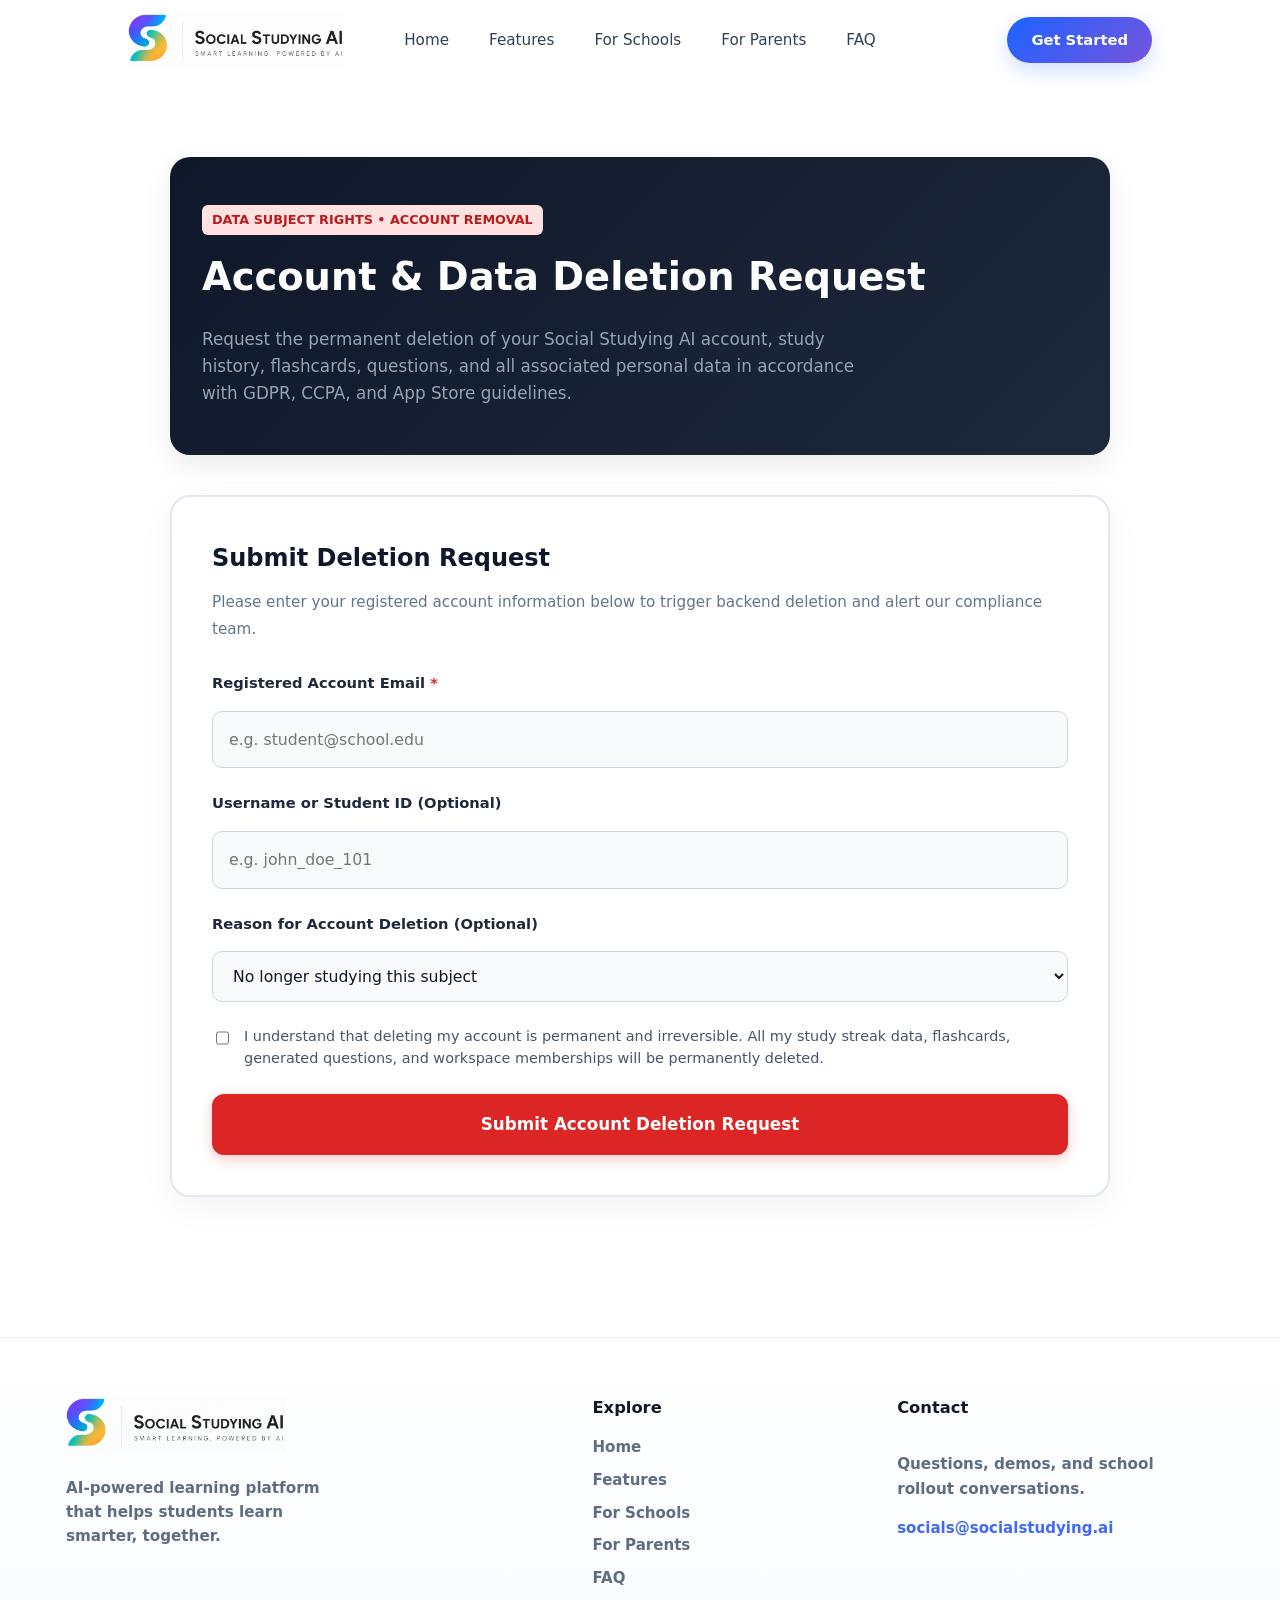
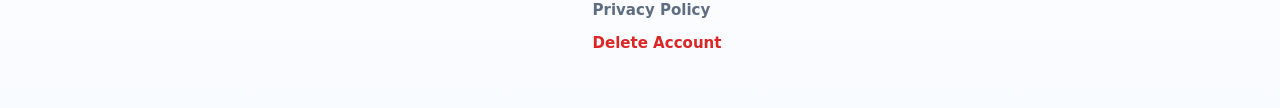
==== commit 8dd18bc7: "Remove info cards grid from account deletion page" ====
--- a/delete-account/index.html
+++ b/delete-account/index.html
@@ -205,35 +205,7 @@
           </p>
         </div>
 
-        <!-- Info Grid -->
-        <div class="deletion-card-grid">
-          <div class="deletion-info-card">
-            <h3>🛡️ What Happens Next</h3>
-            <ul>
-              <li>Your account is permanently scheduled for removal.</li>
-              <li>Study sets, flashcards, and history will be wiped.</li>
-              <li>A confirmation receipt is emailed to your address.</li>
-              <li>Complete database purge takes place within 30 days.</li>
-            </ul>
-          </div>
-          <div class="deletion-info-card">
-            <h3>📱 In-App Deletion</h3>
-            <p>
-              You can also delete your account instantly from within the Android/iOS App:
-              Navigate to <strong>Settings &rarr; Account Profile &rarr; Delete Account</strong>.
-            </p>
-          </div>
-          <div class="deletion-info-card">
-            <h3>✉️ Direct Email Support</h3>
-            <p>
-              Prefer emailing us directly? You can contact our Data Protection Officer at:
-              <br><br>
-              <a href="mailto:socials@socialstudying.ai?subject=Account%20Deletion%20Request" style="color: #dc2626; font-weight: 750; text-decoration: underline;">
-                socials@socialstudying.ai
-              </a>
-            </p>
-          </div>
-        </div>
+
 
         <!-- Submission Form -->
         <div class="deletion-form-container" id="deletion-form-card">
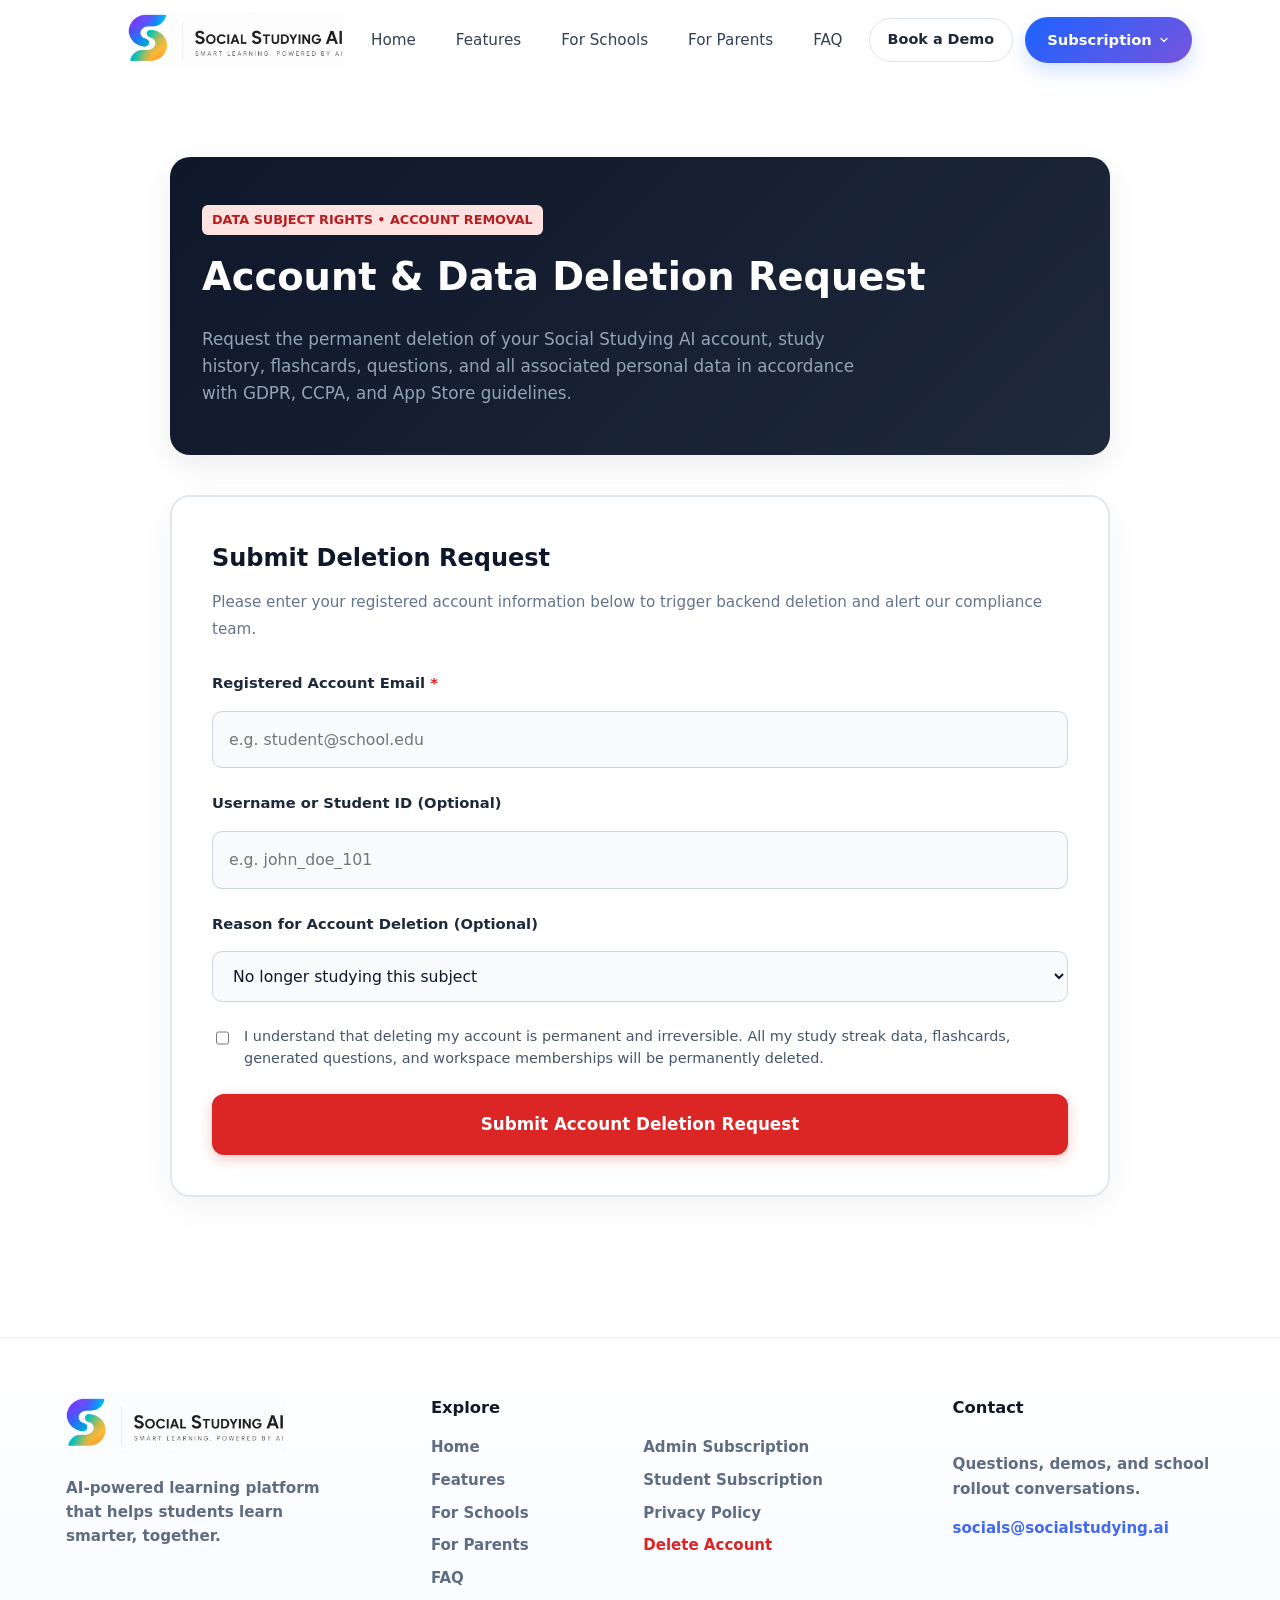
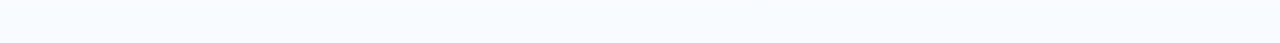
==== commit 6b01ed57: "fix: update demo button encoding, split explore footer into 2 columns, and add subscription button i" ====
--- a/delete-account/index.html
+++ b/delete-account/index.html
@@ -190,7 +190,25 @@
         <a href="/#for-parents">For Parents</a>
         <a href="/#faq">FAQ</a>
       </nav>
-      <a class="header-subscribe" href="/#hero">Get Started</a>
+      <div class="header-cta-group">
+        <button type="button" class="header-demo-btn" data-open-modal>Book a Demo</button>
+        <div class="header-sub-dropdown">
+          <a class="header-subscribe" href="/subscribe">
+            <span>Subscription</span>
+            <svg class="sub-chevron" width="12" height="12" viewBox="0 0 24 24" fill="none" stroke="currentColor" stroke-width="2.5" stroke-linecap="round" stroke-linejoin="round" aria-hidden="true"><polyline points="6 9 12 15 18 9"></polyline></svg>
+          </a>
+          <div class="header-sub-menu">
+            <a href="/subscribe" class="sub-menu-item">
+              <span class="sub-item-title">Admin Workspace</span>
+              <span class="sub-item-desc">For schools, educators &amp; teams ($99/mo)</span>
+            </a>
+            <a href="/student-subscribe" class="sub-menu-item">
+              <span class="sub-item-title">Student Subscription</span>
+              <span class="sub-item-desc">Unlimited AI practice &amp; self-study ($10/mo)</span>
+            </a>
+          </div>
+        </div>
+      </div>
     </header>
 
     <main class="privacy-page-main">
@@ -265,14 +283,20 @@
 
       <nav class="footer-links" aria-label="Footer navigation">
         <h3>Explore</h3>
-        <div>
-          <a href="/#hero">Home</a>
-          <a href="/#features">Features</a>
-          <a href="/#for-schools">For Schools</a>
-          <a href="/#for-parents">For Parents</a>
-          <a href="/#faq">FAQ</a>
-          <a href="/privacy-policy">Privacy Policy</a>
-          <a href="/delete-account" style="color: #dc2626; font-weight: 700;">Delete Account</a>
+        <div class="footer-explore-cols">
+          <div class="footer-col">
+            <a href="/#hero">Home</a>
+            <a href="/#features">Features</a>
+            <a href="/#for-schools">For Schools</a>
+            <a href="/#for-parents">For Parents</a>
+            <a href="/#faq">FAQ</a>
+          </div>
+          <div class="footer-col">
+            <a href="/subscribe">Admin Subscription</a>
+            <a href="/student-subscribe">Student Subscription</a>
+            <a href="/privacy-policy">Privacy Policy</a>
+            <a href="/delete-account" style="color: #dc2626; font-weight: 700;">Delete Account</a>
+          </div>
         </div>
       </nav>
 
--- a/styles.css
+++ b/styles.css
@@ -296,14 +296,51 @@
   outline: 0;
 }
 
-.header-subscribe {
+.header-cta-group {
   grid-column: 3;
   justify-self: end;
+  display: flex;
+  align-items: center;
+  gap: 12px;
+}
+
+.header-demo-btn {
   display: inline-flex;
   align-items: center;
   justify-content: center;
+  min-height: 44px;
+  padding: 0 18px;
+  border-radius: 99px;
+  border: 1.5px solid #dbe4f0;
+  background: #ffffff;
+  color: #1e293b;
+  font-size: 0.9rem;
+  font-weight: 700;
+  white-space: nowrap;
+  text-decoration: none;
+  transition: all 180ms ease;
+  cursor: pointer;
+}
+
+.header-demo-btn:hover {
+  border-color: #1c63ff;
+  color: #1c63ff;
+  background: #f8fbff;
+  transform: translateY(-1px);
+}
+
+.header-sub-dropdown {
+  position: relative;
+  display: inline-flex;
+}
+
+.header-subscribe {
+  display: inline-flex;
+  align-items: center;
+  justify-content: center;
+  gap: 6px;
   min-height: 46px;
-  padding: 0 24px;
+  padding: 0 22px;
   border-radius: 99px;
   background: linear-gradient(135deg, #1c63ff 0%, #7654de 100%);
   color: #ffffff;
@@ -312,6 +349,15 @@
   white-space: nowrap;
   box-shadow: 0 8px 20px rgba(28, 99, 255, 0.2);
   transition: transform 180ms ease, box-shadow 180ms ease, filter 180ms ease;
+  text-decoration: none;
+}
+
+.header-subscribe .sub-chevron {
+  transition: transform 200ms ease;
+}
+
+.header-sub-dropdown:hover .sub-chevron {
+  transform: rotate(180deg);
 }
 
 .header-subscribe:hover,
@@ -321,6 +367,59 @@
   filter: brightness(1.05);
   outline: 0;
 }
+
+.header-sub-menu {
+  position: absolute;
+  top: calc(100% + 8px);
+  right: 0;
+  min-width: 250px;
+  padding: 8px;
+  background: #ffffff;
+  border-radius: 14px;
+  border: 1px solid #e2e8f0;
+  box-shadow: 0 14px 34px rgba(15, 23, 42, 0.12);
+  display: flex;
+  flex-direction: column;
+  gap: 4px;
+  opacity: 0;
+  visibility: hidden;
+  transform: translateY(6px);
+  transition: all 180ms cubic-bezier(0.4, 0, 0.2, 1);
+  z-index: 150;
+}
+
+.header-sub-dropdown:hover .header-sub-menu,
+.header-sub-dropdown:focus-within .header-sub-menu {
+  opacity: 1;
+  visibility: visible;
+  transform: translateY(0);
+}
+
+.sub-menu-item {
+  display: flex;
+  flex-direction: column;
+  padding: 10px 14px;
+  border-radius: 10px;
+  text-decoration: none;
+  transition: background 150ms ease;
+}
+
+.sub-menu-item:hover {
+  background: #f1f5f9;
+}
+
+.sub-item-title {
+  font-size: 0.88rem;
+  font-weight: 750;
+  color: #0f172a;
+}
+
+.sub-item-desc {
+  font-size: 0.74rem;
+  color: #64748b;
+  margin-top: 2px;
+}
+
 
 .site-nav {
   justify-self: center;
@@ -2462,7 +2561,7 @@
 
 .site-footer {
   display: grid;
-  grid-template-columns: minmax(260px, 1.5fr) minmax(150px, 0.8fr) minmax(220px, 1fr);
+  grid-template-columns: minmax(240px, 1.2fr) minmax(280px, 1.8fr) minmax(200px, 1fr);
   align-items: start;
   gap: clamp(28px, 4vw, 64px);
   width: 100%;
@@ -2565,9 +2664,25 @@
   font-weight: 900;
 }
 
-.footer-links div {
+.footer-explore-cols {
   display: grid;
+  grid-template-columns: auto auto;
+  column-gap: 36px;
+  row-gap: 10px;
+}
+
+.footer-col {
+  display: flex;
+  flex-direction: column;
   gap: 10px;
+}
+
+.footer-links > div:not(.footer-explore-cols) {
+  display: grid;
+  grid-auto-flow: column;
+  grid-template-rows: repeat(5, auto);
+  column-gap: 32px;
+  row-gap: 10px;
 }
 
 .footer-links a,
@@ -2575,6 +2690,7 @@
   color: #5f6d82;
   font-size: 0.94rem;
   font-weight: 700;
+  white-space: nowrap;
   transition: color 160ms ease, transform 160ms ease;
 }
 
@@ -2798,6 +2914,14 @@
     min-height: 36px;
     padding: 0 13px;
     font-size: 0.82rem;
+  }
+
+  .header-demo-btn {
+    display: none;
+  }
+
+  .header-cta-group {
+    gap: 0;
   }
 
   .header-subscribe {
